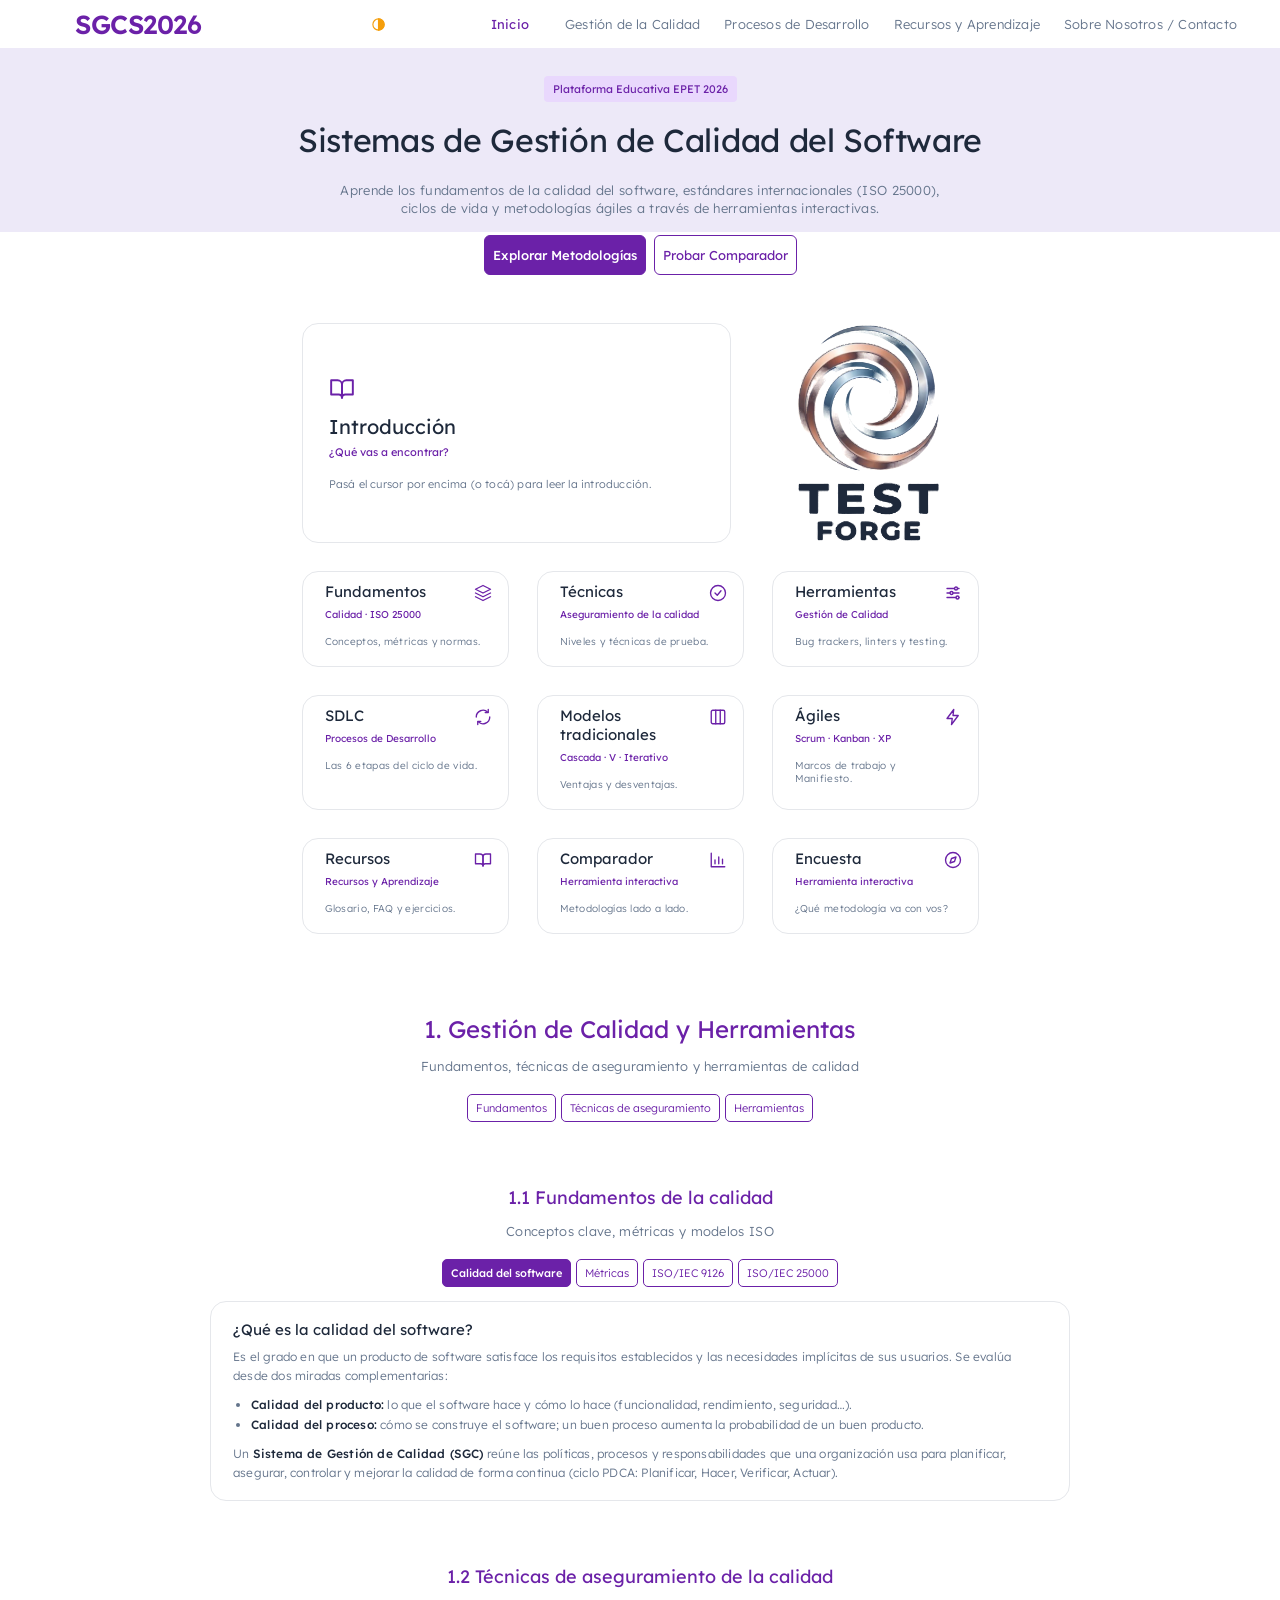
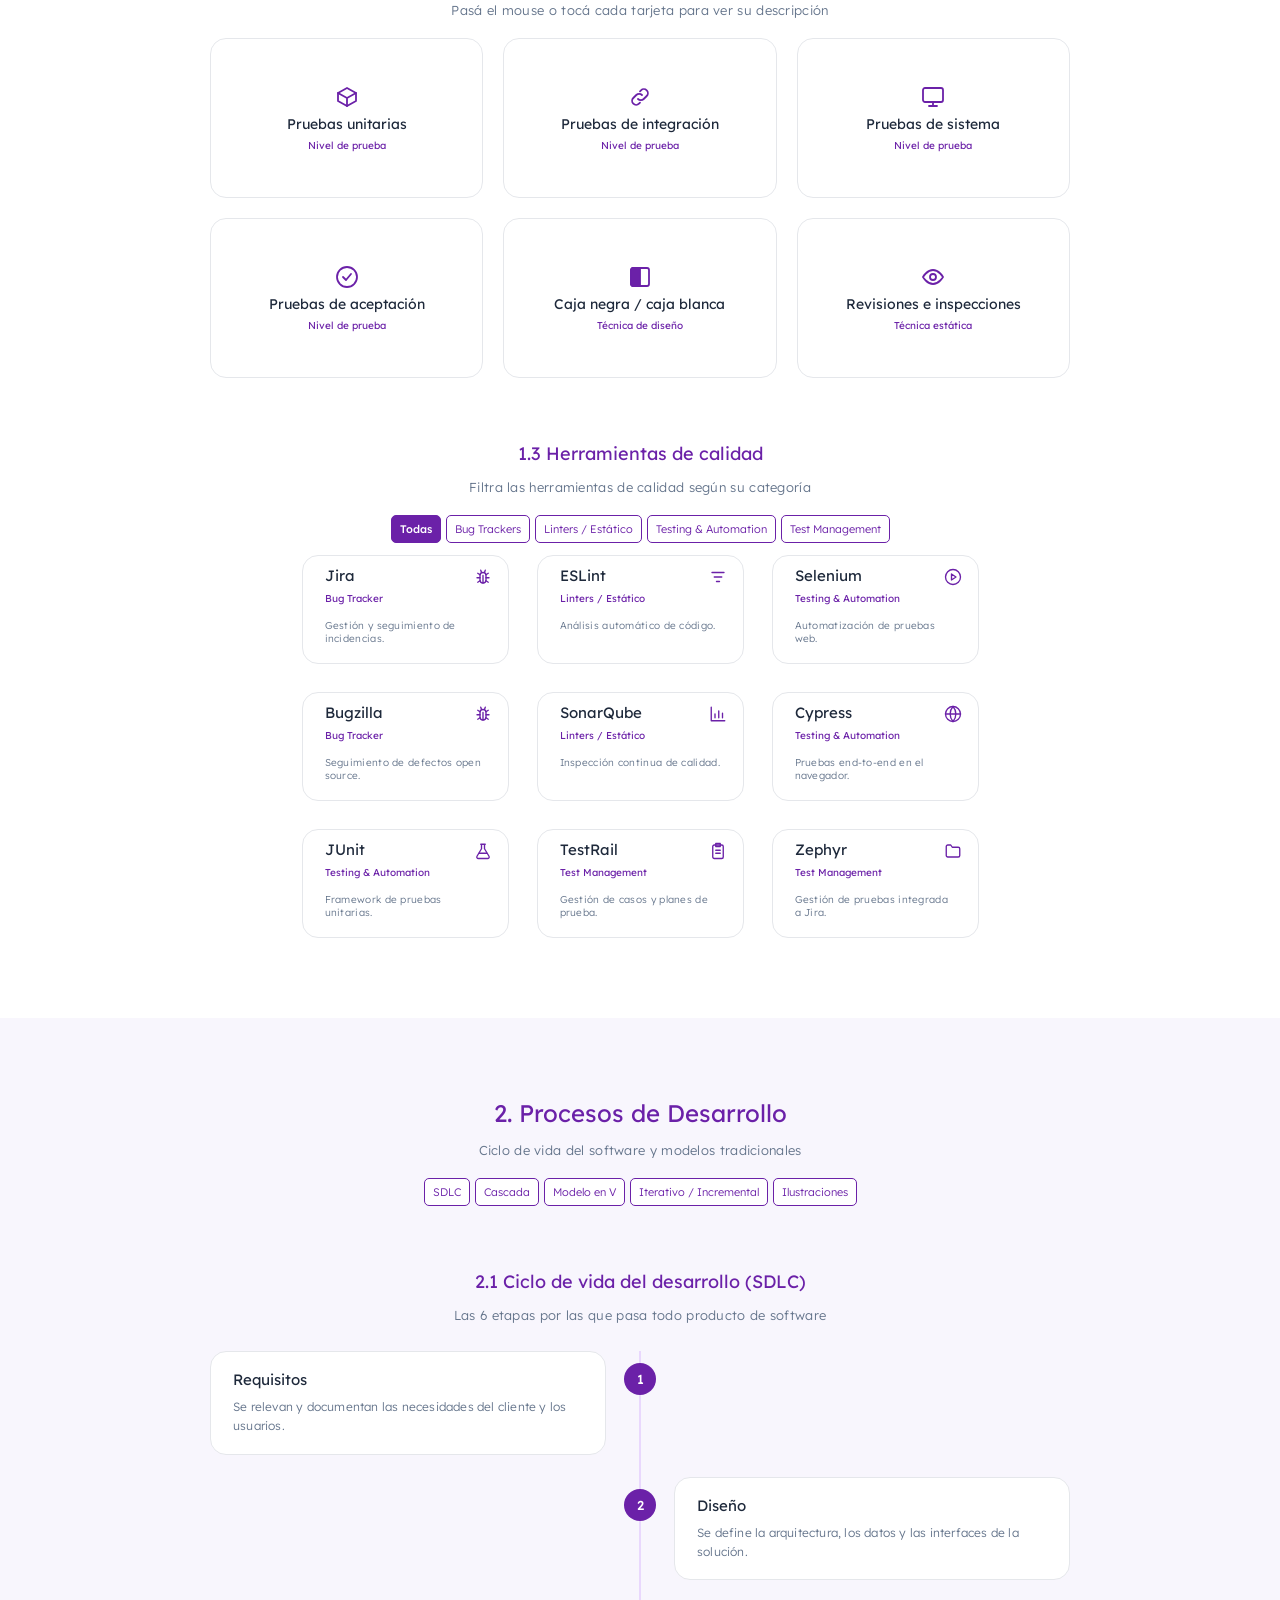
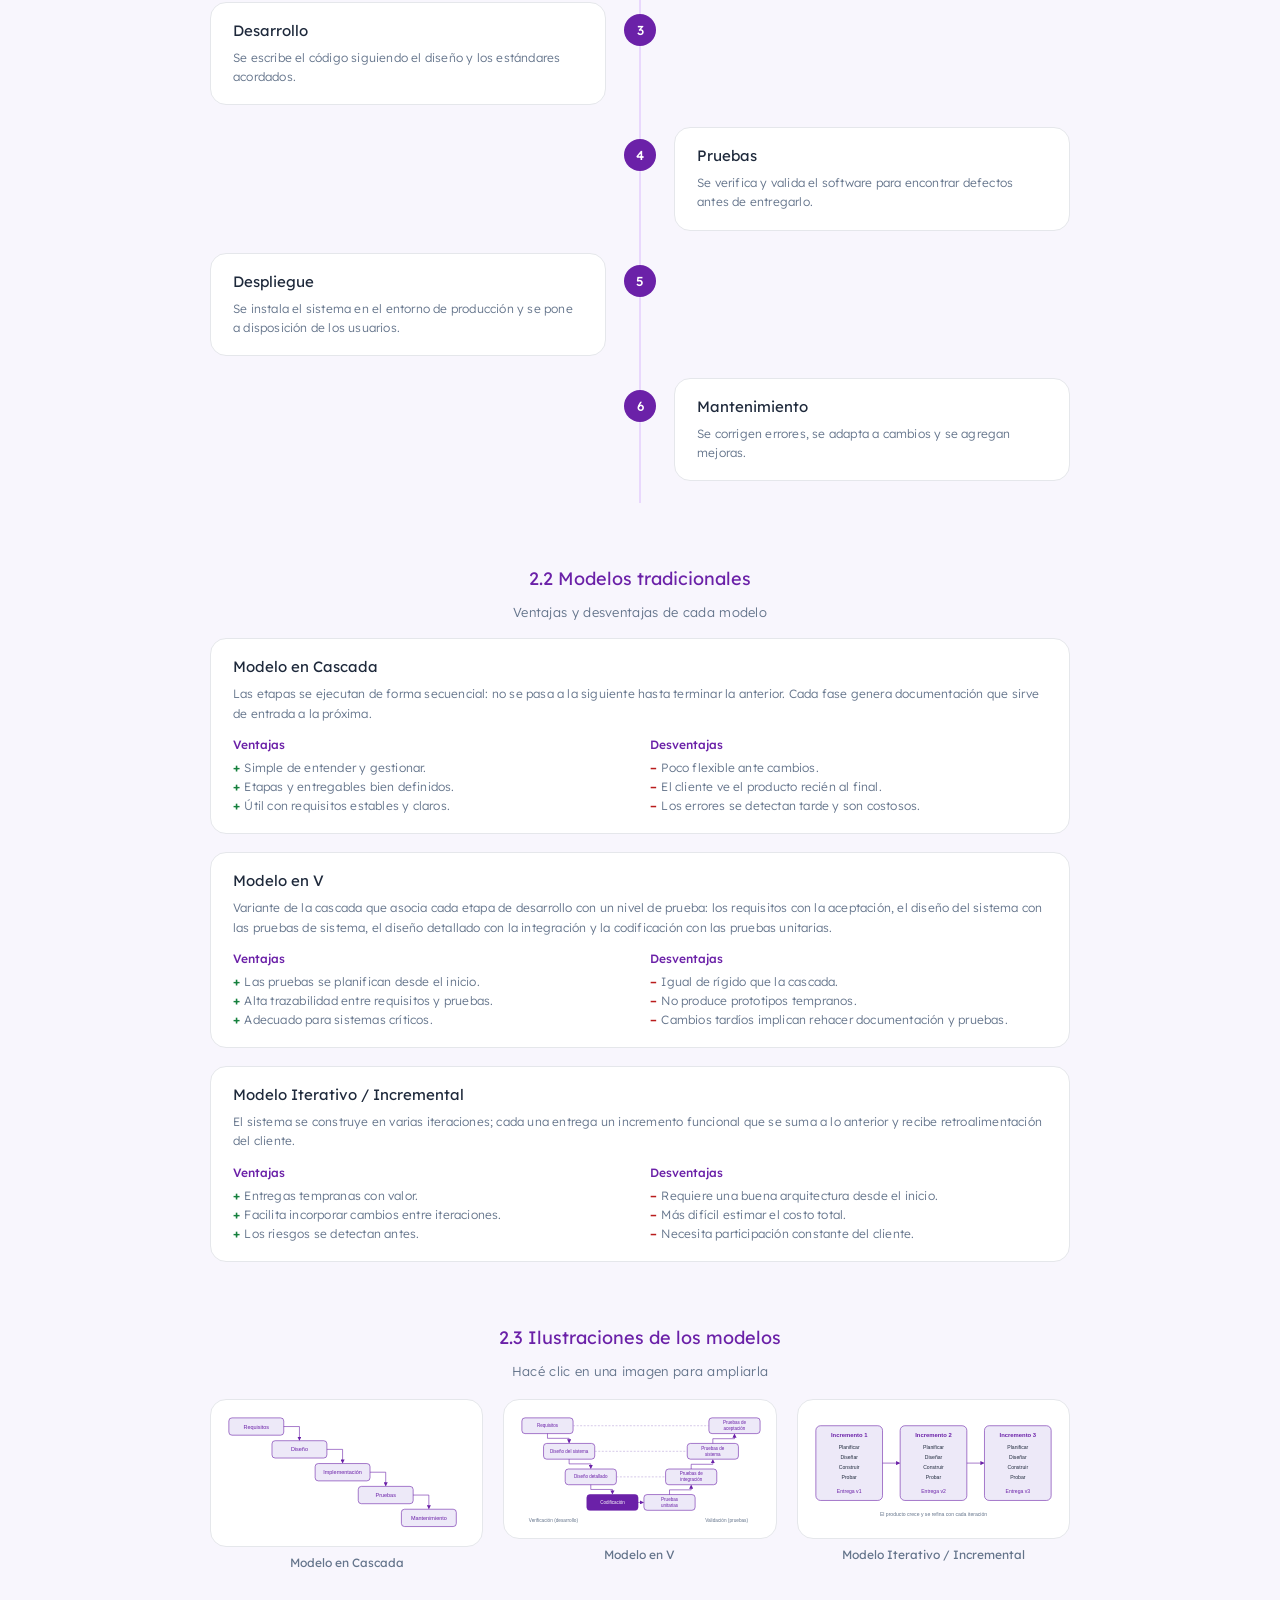
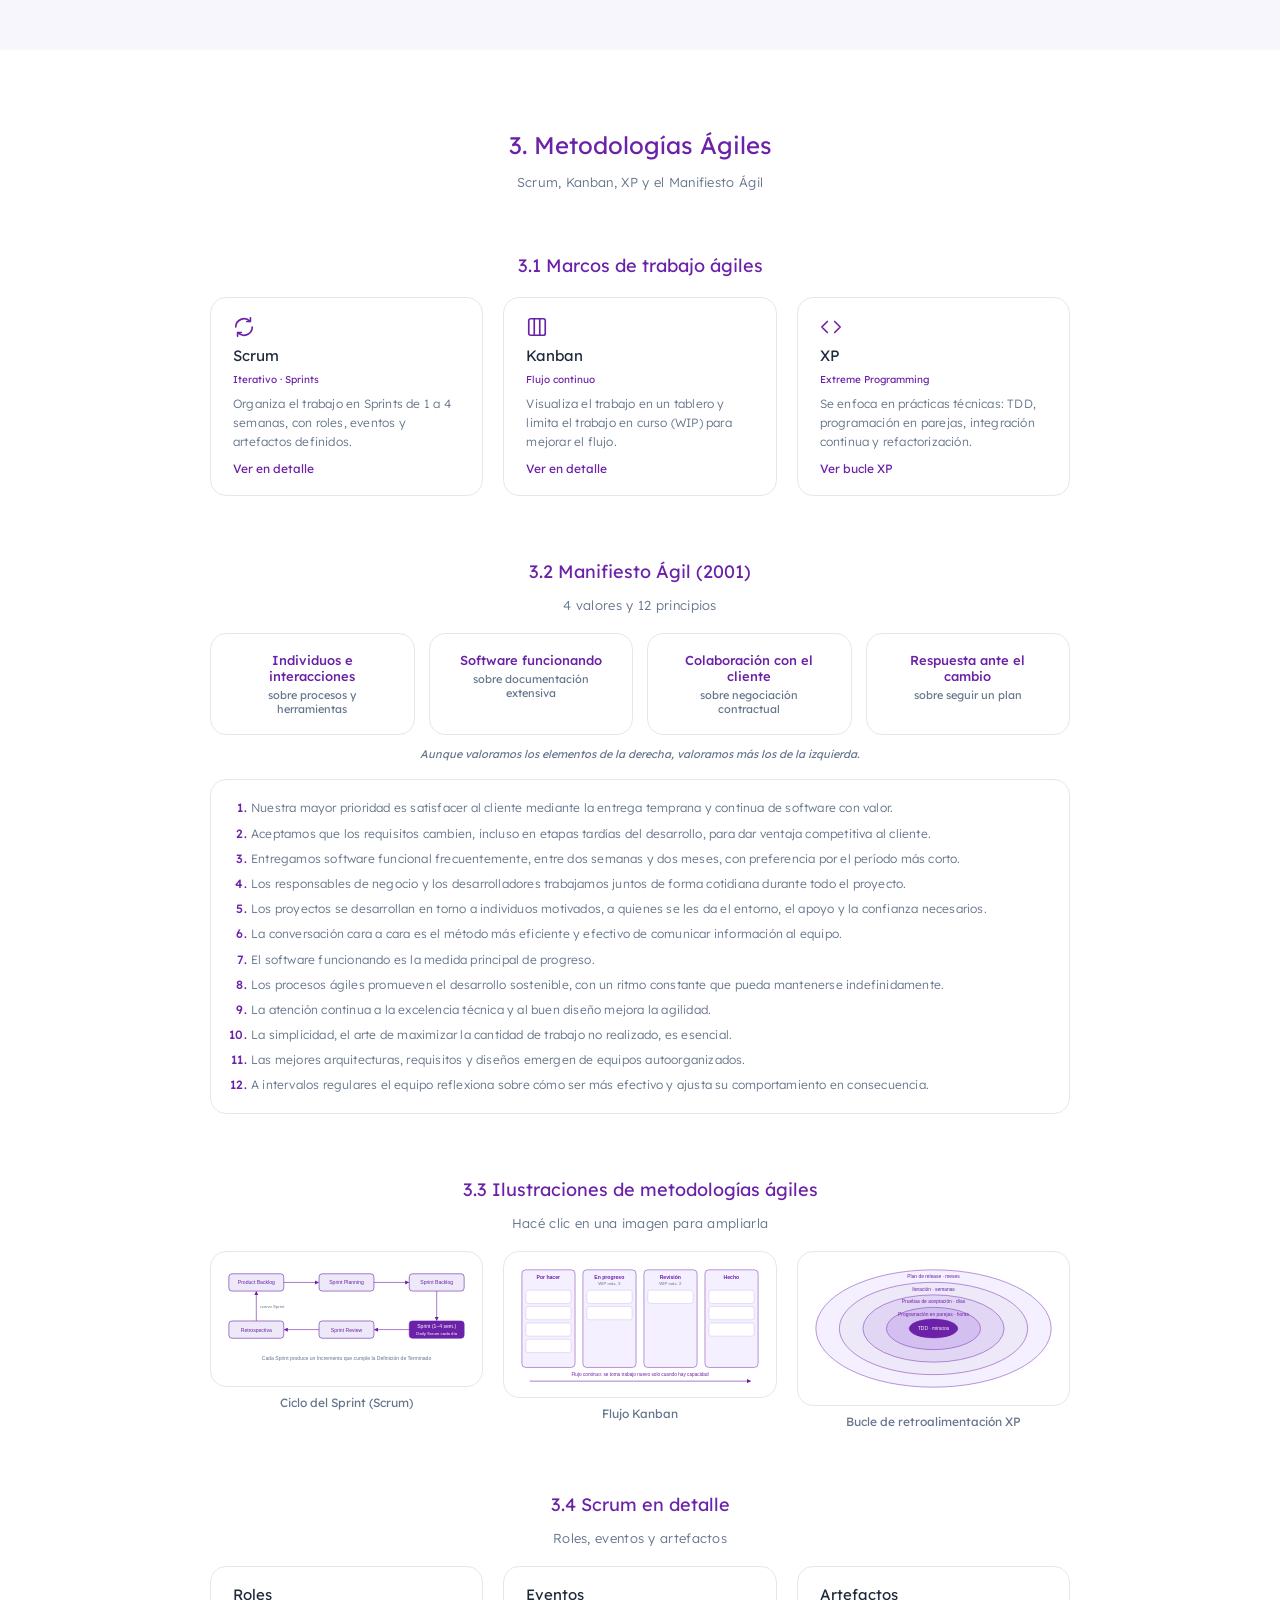
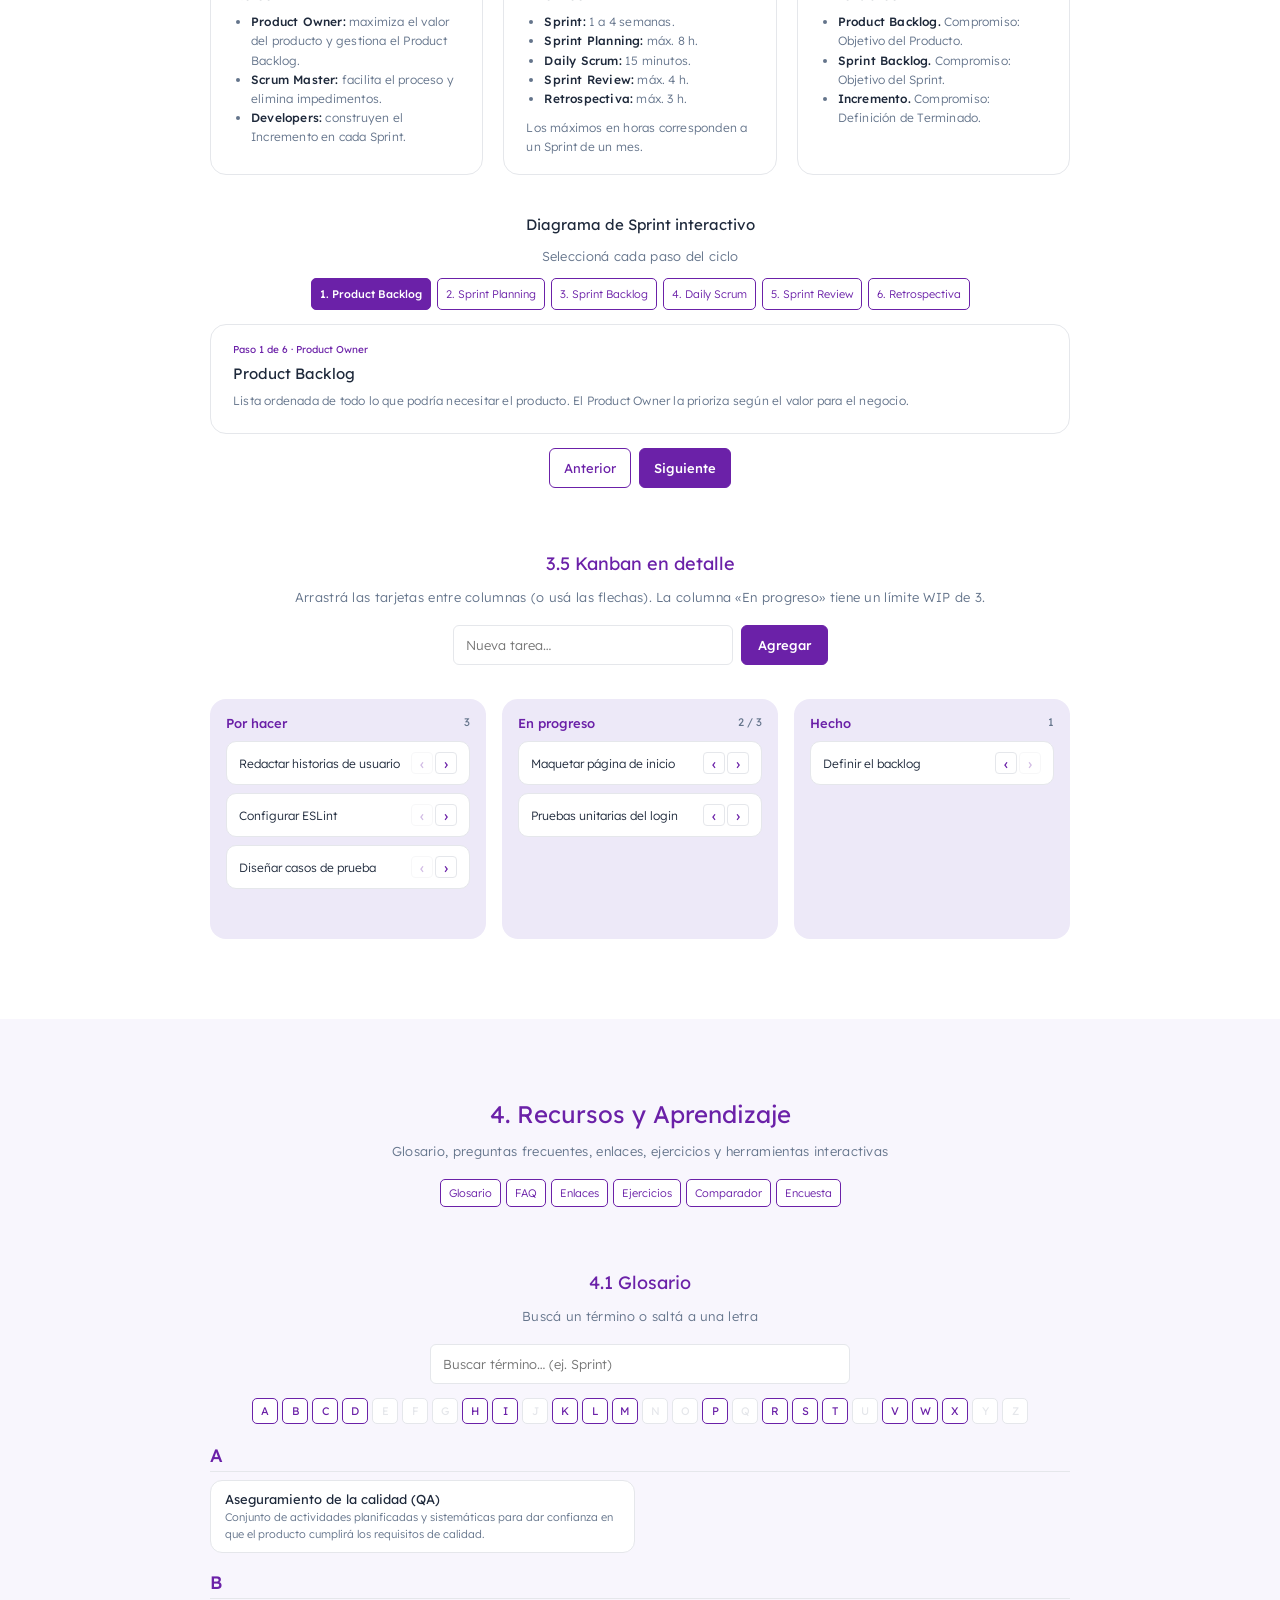
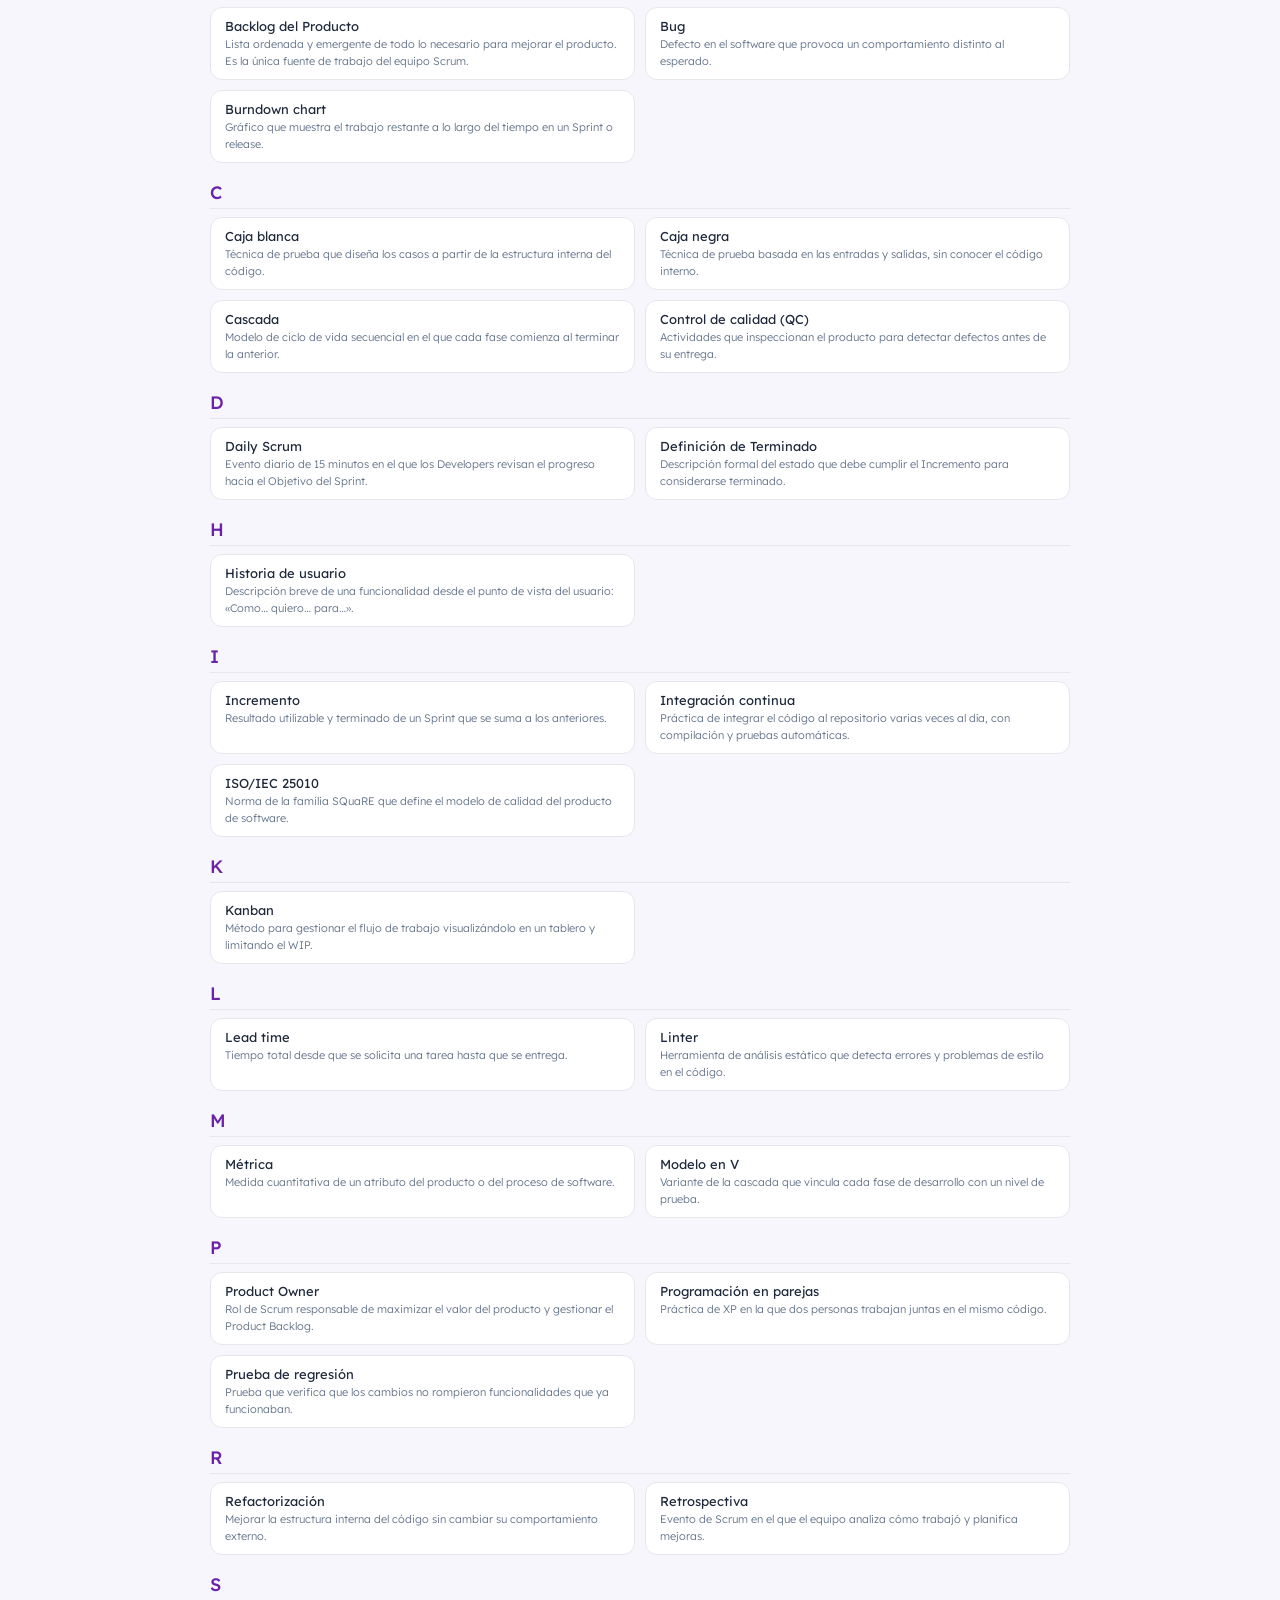
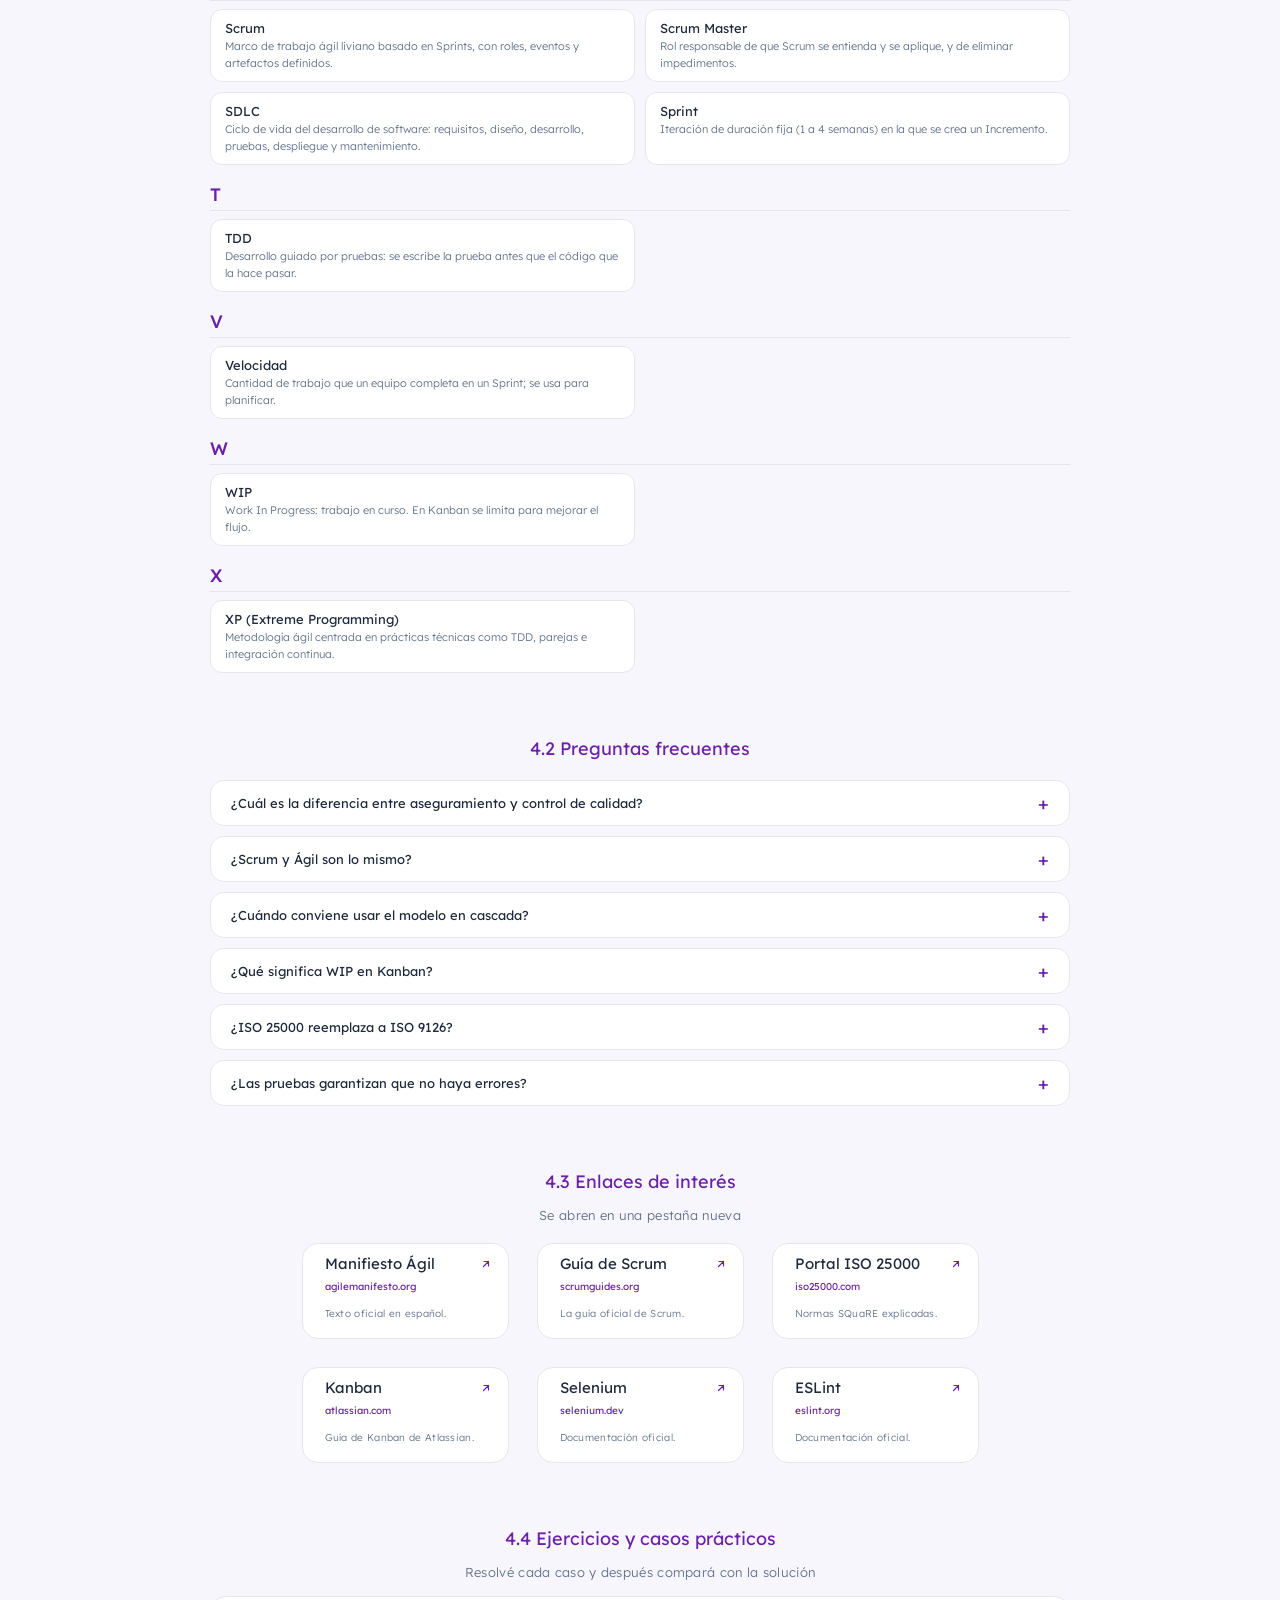
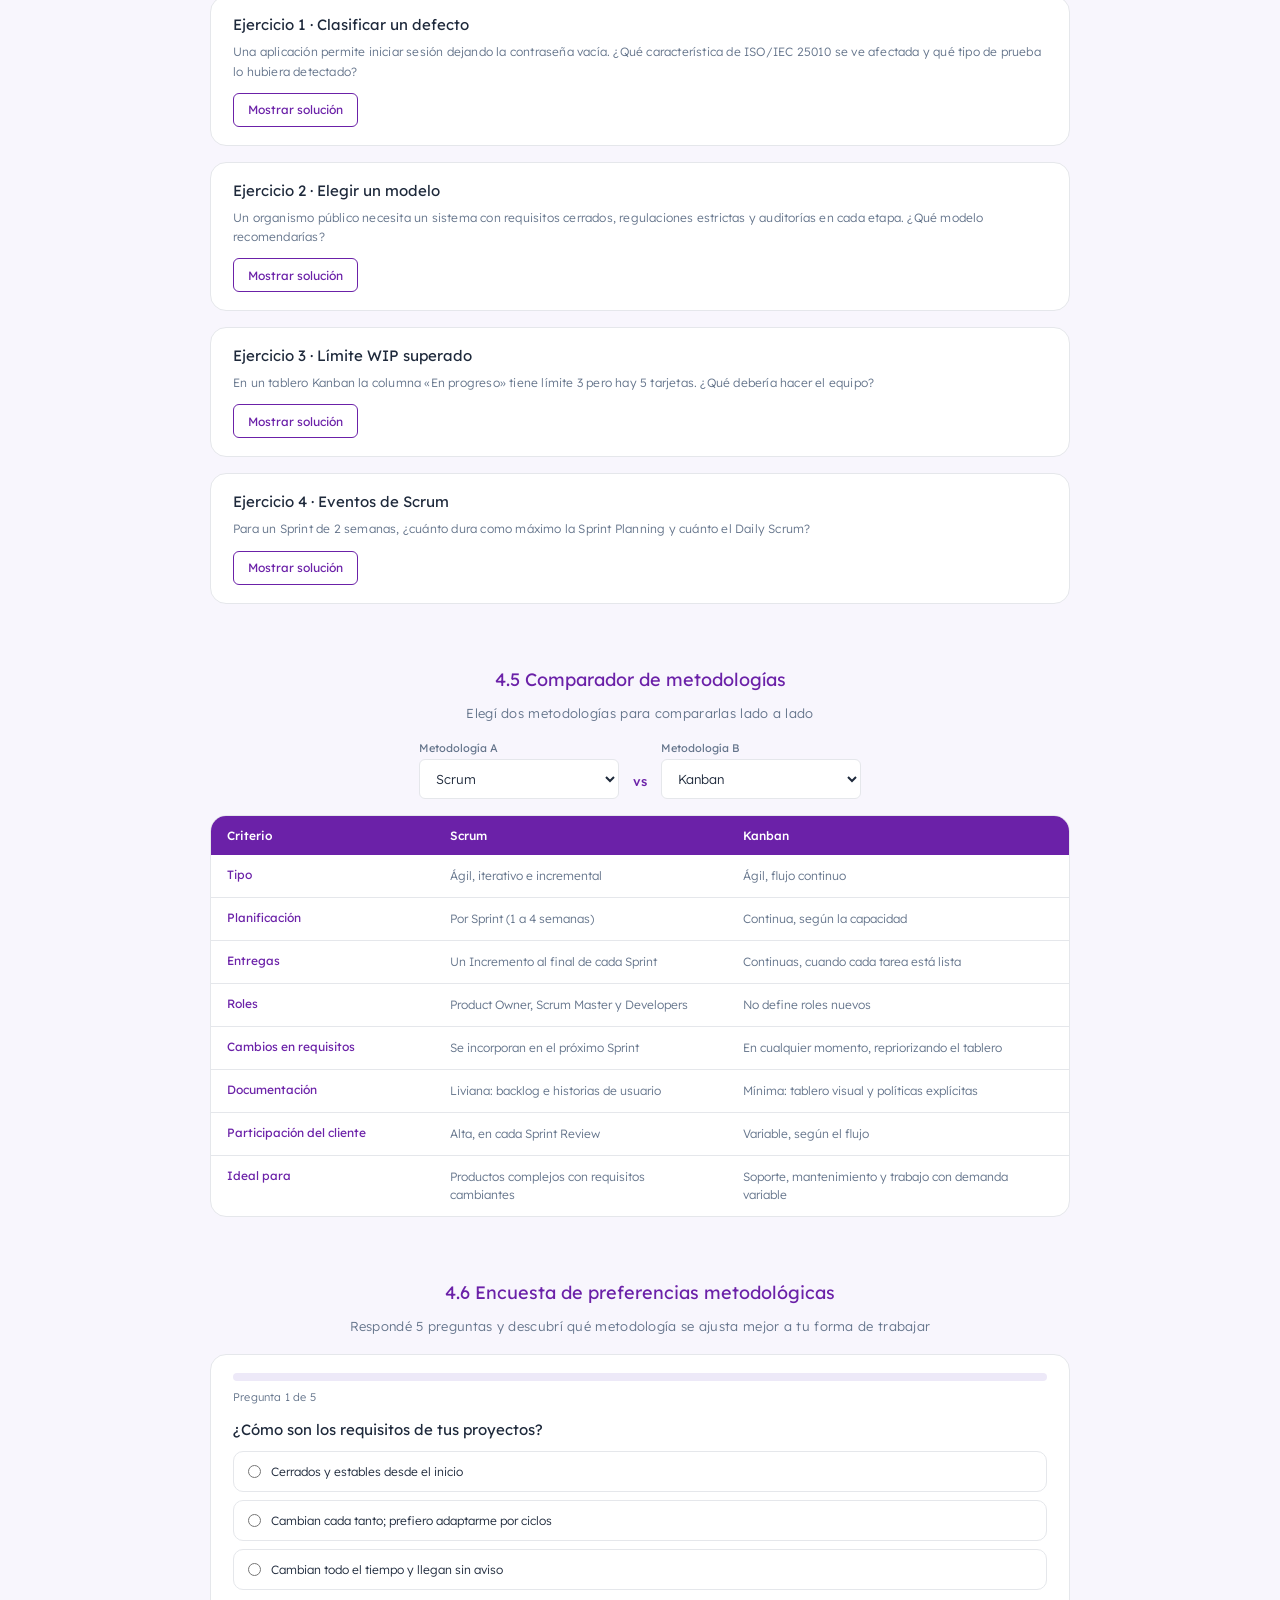
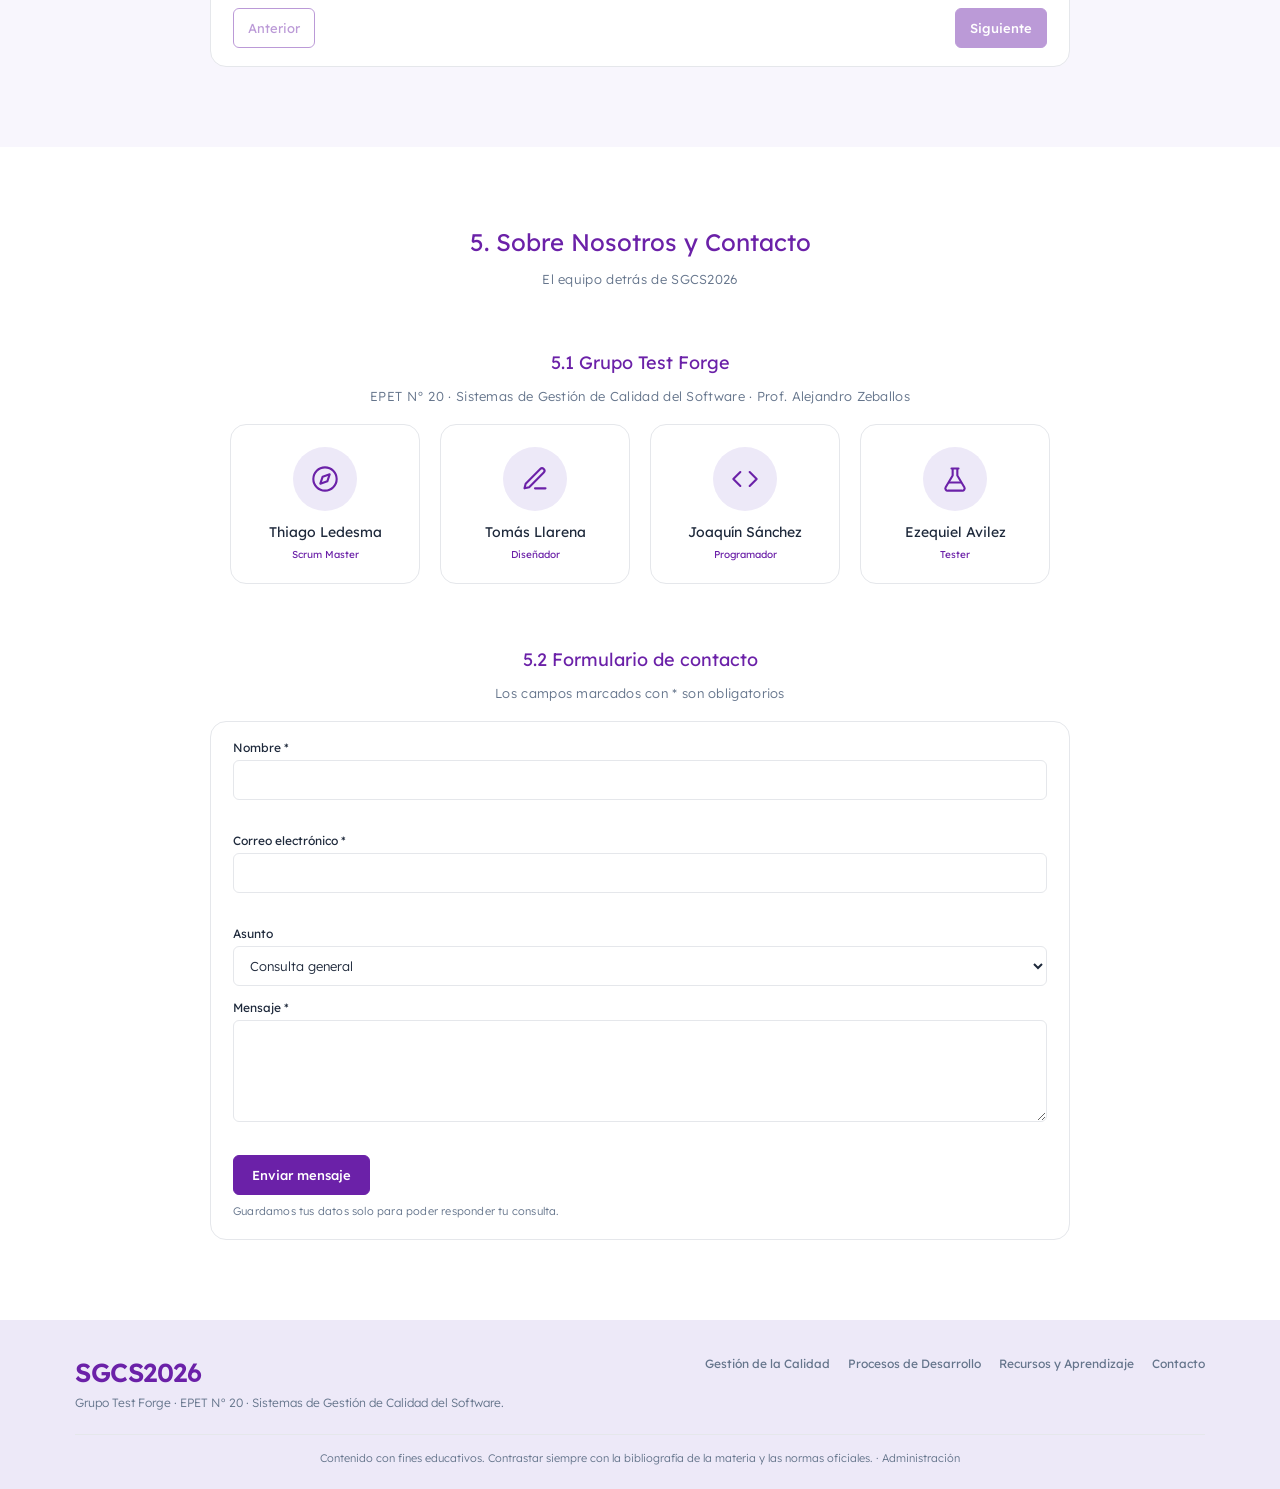
==== index.html @ 30b3e4a6 "subida de pagina para el testeo" ====
<!DOCTYPE html>
<html lang="es">
<head>
  <meta charset="UTF-8">
  <meta name="viewport" content="width=device-width, initial-scale=1.0">
  <meta name="description" content="Plataforma educativa EPET 2026 sobre Sistemas de Gestión de Calidad del Software: ISO 25000, SDLC, modelos tradicionales y metodologías ágiles.">
  <title>SGCS2026 | Sistemas de Gestión de Calidad del Software – EPET 2026</title>
  <link rel="preconnect" href="https://fonts.googleapis.com">
  <link href="https://fonts.googleapis.com/css2?family=Lexend:wght@300;400;500;600&display=swap" rel="stylesheet">
  <link rel="stylesheet" href="styles.css">
  <script>
    /* Aplica el tema guardado antes de pintar para evitar parpadeo */
    try {
      var t = localStorage.getItem('sgcs-theme');
      if (t) document.documentElement.setAttribute('data-theme', t);
    } catch (e) {}
  </script>
</head>
<body>

  <!-- Íconos SVG reutilizables -->
  <svg class="sprite" aria-hidden="true" focusable="false">
    <symbol id="i-layers" viewBox="0 0 24 24"><path d="M12 2 2 7l10 5 10-5z"/><path d="m2 17 10 5 10-5"/><path d="m2 12 10 5 10-5"/></symbol>
    <symbol id="i-sliders" viewBox="0 0 24 24"><path d="M4 6h10M18 6h2M4 12h4M12 12h8M4 18h12M20 18h0"/><circle cx="16" cy="6" r="2"/><circle cx="10" cy="12" r="2"/><circle cx="18" cy="18" r="2"/></symbol>
    <symbol id="i-cycle" viewBox="0 0 24 24"><path d="M21 12a9 9 0 0 1-15.5 6.2"/><path d="M3 12A9 9 0 0 1 18.5 5.8"/><path d="M19 2v4h-4"/><path d="M5 22v-4h4"/></symbol>
    <symbol id="i-zap" viewBox="0 0 24 24"><path d="M13 2 4 14h7l-1 8 9-12h-7z"/></symbol>
    <symbol id="i-book" viewBox="0 0 24 24"><path d="M2 4h6a4 4 0 0 1 4 4v12a3 3 0 0 0-3-3H2z"/><path d="M22 4h-6a4 4 0 0 0-4 4v12a3 3 0 0 1 3-3h7z"/></symbol>
    <symbol id="i-compass" viewBox="0 0 24 24"><circle cx="12" cy="12" r="10"/><path d="m16 8-2 6-6 2 2-6z"/></symbol>
    <symbol id="i-box" viewBox="0 0 24 24"><path d="M21 8 12 3 3 8v8l9 5 9-5z"/><path d="m3 8 9 5 9-5M12 13v8"/></symbol>
    <symbol id="i-link" viewBox="0 0 24 24"><path d="M10 14a4 4 0 0 0 5.7 0l3-3a4 4 0 0 0-5.7-5.7l-1 1"/><path d="M14 10a4 4 0 0 0-5.7 0l-3 3a4 4 0 0 0 5.7 5.7l1-1"/></symbol>
    <symbol id="i-monitor" viewBox="0 0 24 24"><rect x="2" y="3" width="20" height="14" rx="2"/><path d="M8 21h8M12 17v4"/></symbol>
    <symbol id="i-check" viewBox="0 0 24 24"><circle cx="12" cy="12" r="10"/><path d="m8 12 3 3 5-6"/></symbol>
    <symbol id="i-contrast" viewBox="0 0 24 24"><rect x="3" y="3" width="18" height="18" rx="2"/><path d="M3 5a2 2 0 0 1 2-2h7v18H5a2 2 0 0 1-2-2z" fill="currentColor"/></symbol>
    <symbol id="i-eye" viewBox="0 0 24 24"><path d="M2 12s4-7 10-7 10 7 10 7-4 7-10 7S2 12 2 12z"/><circle cx="12" cy="12" r="3"/></symbol>
    <symbol id="i-bug" viewBox="0 0 24 24"><rect x="8" y="6" width="8" height="14" rx="4"/><path d="M12 10v10M8 13H4M20 13h-4M8 17l-3 2M16 17l3 2M8 9 5 7M16 9l3-2M10 6 9 3M14 6l1-3"/></symbol>
    <symbol id="i-lines" viewBox="0 0 24 24"><path d="M4 6h16M7 12h10M10 18h4"/></symbol>
    <symbol id="i-play" viewBox="0 0 24 24"><circle cx="12" cy="12" r="10"/><path d="m10 8 6 4-6 4z"/></symbol>
    <symbol id="i-chart" viewBox="0 0 24 24"><path d="M3 3v18h18"/><path d="M8 17v-5M13 17V8M18 17v-6"/></symbol>
    <symbol id="i-globe" viewBox="0 0 24 24"><circle cx="12" cy="12" r="10"/><path d="M2 12h20M12 2a15 15 0 0 1 0 20M12 2a15 15 0 0 0 0 20"/></symbol>
    <symbol id="i-flask" viewBox="0 0 24 24"><path d="M9 3h6M10 3v6L4 19a2 2 0 0 0 2 3h12a2 2 0 0 0 2-3l-6-10V3"/><path d="M7 15h10"/></symbol>
    <symbol id="i-clipboard" viewBox="0 0 24 24"><rect x="5" y="4" width="14" height="18" rx="2"/><path d="M9 2h6v4H9zM9 11h6M9 15h6"/></symbol>
    <symbol id="i-folder" viewBox="0 0 24 24"><path d="M3 6a2 2 0 0 1 2-2h4l2 3h8a2 2 0 0 1 2 2v9a2 2 0 0 1-2 2H5a2 2 0 0 1-2-2z"/></symbol>
    <symbol id="i-columns" viewBox="0 0 24 24"><rect x="3" y="3" width="18" height="18" rx="2"/><path d="M9 3v18M15 3v18"/></symbol>
    <symbol id="i-code" viewBox="0 0 24 24"><path d="m8 6-6 6 6 6M16 6l6 6-6 6"/></symbol>
    <symbol id="i-search" viewBox="0 0 24 24"><circle cx="11" cy="11" r="7"/><path d="m21 21-5-5"/></symbol>
    <symbol id="i-pen" viewBox="0 0 24 24"><path d="M12 20h9"/><path d="M16.5 3.5a2.1 2.1 0 0 1 3 3L7 19l-4 1 1-4z"/></symbol>
    <symbol id="i-theme" viewBox="0 0 24 24"><circle cx="12" cy="12" r="9"/><path d="M12 3a9 9 0 0 1 0 18z" fill="currentColor"/></symbol>
    <symbol id="i-arrow-up" viewBox="0 0 24 24"><path d="M12 19V5M6 11l6-6 6 6"/></symbol>
    <symbol id="i-x" viewBox="0 0 24 24"><path d="M6 6l12 12M18 6 6 18"/></symbol>
  </svg>

  <a href="#contenido" class="skip-link">Saltar al contenido</a>

  <!-- ================= NAVBAR ================= -->
  <header class="navbar" id="navbar">
    <a href="#inicio" class="logo">SGCS2026</a>
    <button class="theme-toggle" id="themeToggle" aria-label="Cambiar entre tema claro y oscuro"><svg class="icon"><use href="#i-theme"/></svg></button>
    <button class="hamburger" id="hamburger" aria-label="Abrir menú" aria-expanded="false" aria-controls="menu">
      <span></span><span></span><span></span>
    </button>
    <nav class="menu" id="menu" aria-label="Navegación principal">
      <div class="menu-item">
        <a href="#inicio" class="active" data-spy="inicio">Inicio</a>
        <div class="submenu">
          <a href="#introduccion">Introducción</a>
          <a href="#accesos">Accesos rápidos</a>
        </div>
      </div>
      <div class="menu-item">
        <a href="#calidad" data-spy="calidad">Gestión de la Calidad</a>
        <div class="submenu">
          <a href="#fundamentos">Fundamentos</a>
          <a href="#tecnicas">Técnicas de aseguramiento</a>
          <a href="#herramientas">Herramientas de calidad</a>
        </div>
      </div>
      <div class="menu-item">
        <a href="#procesos" data-spy="procesos">Procesos de Desarrollo</a>
        <div class="submenu">
          <a href="#sdlc">Ciclo de vida (SDLC)</a>
          <a href="#modelos">Modelos tradicionales</a>
          <a href="#ilustraciones-tradicionales">Ilustraciones de los modelos</a>
          <a href="#agiles">Metodologías Ágiles</a>
          <a href="#manifiesto">Manifiesto Ágil</a>
          <a href="#ilustraciones-agiles">Ilustraciones ágiles</a>
          <a href="#scrum">Scrum en detalle</a>
          <a href="#kanban">Kanban en detalle</a>
        </div>
      </div>
      <div class="menu-item">
        <a href="#recursos" data-spy="recursos">Recursos y Aprendizaje</a>
        <div class="submenu">
          <a href="#glosario">Glosario</a>
          <a href="#faq">Preguntas frecuentes</a>
          <a href="#enlaces">Enlaces de interés</a>
          <a href="#ejercicios">Ejercicios</a>
          <a href="#comparador">Comparador</a>
          <a href="#encuesta">Encuesta</a>
        </div>
      </div>
      <div class="menu-item">
        <a href="#contacto" data-spy="contacto">Sobre Nosotros / Contacto</a>
        <div class="submenu">
          <a href="#nosotros">Grupo Test Forge</a>
          <a href="#formulario">Formulario de contacto</a>
        </div>
      </div>
    </nav>
  </header>

  <main id="contenido">

    <!-- ================= INICIO ================= -->
    <div id="inicio" data-section="inicio">
      <section class="hero">
        <span class="badge">Plataforma Educativa EPET 2026</span>
        <h1>Sistemas de Gestión de Calidad del Software</h1>
        <p>Aprende los fundamentos de la calidad del software, estándares internacionales (ISO 25000),<br> ciclos de vida y metodologías ágiles a través de herramientas interactivas.</p>
      </section>

      <div class="hero-buttons">
        <a href="#agiles" class="btn btn-primary">Explorar Metodologías</a>
        <a href="#comparador" class="btn btn-outline">Probar Comparador</a>
      </div>

      <!-- Introducción + logo de la empresa -->
      <section class="intro-row" id="introduccion" aria-labelledby="intro-title">
        <div class="intro-card" tabindex="0">
          <div class="intro-front">
            <span class="card-icon" aria-hidden="true"><svg class="icon"><use href="#i-book"/></svg></span>
            <h2 id="intro-title">Introducción</h2>
            <span class="tag">¿Qué vas a encontrar?</span>
            <p class="intro-hint">Pasá el cursor por encima (o tocá) para leer la introducción.</p>
          </div>
          <div class="intro-text">
            <p>SGCS2026 es la plataforma educativa de <strong>Test Forge</strong> para aprender cómo se asegura la calidad del software.</p>
            <p>Vas a recorrer los fundamentos y las normas ISO, las técnicas y herramientas de prueba, el ciclo de vida del desarrollo con sus modelos tradicionales y las metodologías ágiles: Scrum, Kanban y XP.</p>
          </div>
        </div>
        <div class="logo-wrap">
          <!-- Una versión por tema: el texto del logo es oscuro en el tema claro y blanco en el oscuro -->
          <img class="logo-img logo-light" src="images/logo-testforge-light.png" alt="Logo de Test Forge: espiral metálica en tonos cobre y azul con el texto TEST FORGE">
          <img class="logo-img logo-dark" src="images/logo-testforge-dark.png" alt="Logo de Test Forge: espiral metálica en tonos cobre y azul con el texto TEST FORGE">
        </div>
      </section>

      <section class="quick" id="accesos" aria-labelledby="quick-title">
        <h2 id="quick-title" class="visually-hidden">Accesos rápidos</h2>
        <div class="cards">
          <a class="card" href="#fundamentos">
            <span class="card-icon" aria-hidden="true"><svg class="icon"><use href="#i-layers"/></svg></span>
            <h3>Fundamentos</h3>
            <span class="tag">Calidad · ISO 25000</span>
            <p>Conceptos, métricas y normas.</p>
          </a>
          <a class="card" href="#tecnicas">
            <span class="card-icon" aria-hidden="true"><svg class="icon"><use href="#i-check"/></svg></span>
            <h3>Técnicas</h3>
            <span class="tag">Aseguramiento de la calidad</span>
            <p>Niveles y técnicas de prueba.</p>
          </a>
          <a class="card" href="#herramientas">
            <span class="card-icon" aria-hidden="true"><svg class="icon"><use href="#i-sliders"/></svg></span>
            <h3>Herramientas</h3>
            <span class="tag">Gestión de Calidad</span>
            <p>Bug trackers, linters y testing.</p>
          </a>
          <a class="card" href="#sdlc">
            <span class="card-icon" aria-hidden="true"><svg class="icon"><use href="#i-cycle"/></svg></span>
            <h3>SDLC</h3>
            <span class="tag">Procesos de Desarrollo</span>
            <p>Las 6 etapas del ciclo de vida.</p>
          </a>
          <a class="card" href="#modelos">
            <span class="card-icon" aria-hidden="true"><svg class="icon"><use href="#i-columns"/></svg></span>
            <h3>Modelos tradicionales</h3>
            <span class="tag">Cascada · V · Iterativo</span>
            <p>Ventajas y desventajas.</p>
          </a>
          <a class="card" href="#agiles">
            <span class="card-icon" aria-hidden="true"><svg class="icon"><use href="#i-zap"/></svg></span>
            <h3>Ágiles</h3>
            <span class="tag">Scrum · Kanban · XP</span>
            <p>Marcos de trabajo y Manifiesto.</p>
          </a>
          <a class="card" href="#glosario">
            <span class="card-icon" aria-hidden="true"><svg class="icon"><use href="#i-book"/></svg></span>
            <h3>Recursos</h3>
            <span class="tag">Recursos y Aprendizaje</span>
            <p>Glosario, FAQ y ejercicios.</p>
          </a>
          <a class="card" href="#comparador">
            <span class="card-icon" aria-hidden="true"><svg class="icon"><use href="#i-chart"/></svg></span>
            <h3>Comparador</h3>
            <span class="tag">Herramienta interactiva</span>
            <p>Metodologías lado a lado.</p>
          </a>
          <a class="card" href="#encuesta">
            <span class="card-icon" aria-hidden="true"><svg class="icon"><use href="#i-compass"/></svg></span>
            <h3>Encuesta</h3>
            <span class="tag">Herramienta interactiva</span>
            <p>¿Qué metodología va con vos?</p>
          </a>
        </div>
      </section>
    </div>

    <!-- ================= 1. GESTIÓN DE LA CALIDAD ================= -->
    <section class="section" id="calidad" data-section="calidad">
      <h2>1. Gestión de Calidad y Herramientas</h2>
      <p class="subtitle">Fundamentos, técnicas de aseguramiento y herramientas de calidad</p>

      <nav class="subnav" aria-label="Subsecciones de Gestión de la Calidad">
        <a href="#fundamentos" class="filter">Fundamentos</a>
        <a href="#tecnicas" class="filter">Técnicas de aseguramiento</a>
        <a href="#herramientas" class="filter">Herramientas</a>
      </nav>

      <!-- Fundamentos -->
      <div class="block wrap" id="fundamentos">
        <h3 class="sub-title">1.1 Fundamentos de la calidad</h3>
        <p class="subtitle">Conceptos clave, métricas y modelos ISO</p>

        <div class="tabs" data-tabs>
          <div class="tablist" role="tablist" aria-label="Fundamentos de la calidad">
            <button class="filter" role="tab" id="tab-cal" aria-controls="panel-cal" aria-selected="true">Calidad del software</button>
            <button class="filter" role="tab" id="tab-met" aria-controls="panel-met" aria-selected="false" tabindex="-1">Métricas</button>
            <button class="filter" role="tab" id="tab-9126" aria-controls="panel-9126" aria-selected="false" tabindex="-1">ISO/IEC 9126</button>
            <button class="filter" role="tab" id="tab-25000" aria-controls="panel-25000" aria-selected="false" tabindex="-1">ISO/IEC 25000</button>
          </div>

          <div class="panel box" role="tabpanel" id="panel-cal" aria-labelledby="tab-cal">
            <h4>¿Qué es la calidad del software?</h4>
            <p>Es el grado en que un producto de software satisface los requisitos establecidos y las necesidades implícitas de sus usuarios. Se evalúa desde dos miradas complementarias:</p>
            <ul>
              <li><strong>Calidad del producto:</strong> lo que el software hace y cómo lo hace (funcionalidad, rendimiento, seguridad…).</li>
              <li><strong>Calidad del proceso:</strong> cómo se construye el software; un buen proceso aumenta la probabilidad de un buen producto.</li>
            </ul>
            <p>Un <strong>Sistema de Gestión de Calidad (SGC)</strong> reúne las políticas, procesos y responsabilidades que una organización usa para planificar, asegurar, controlar y mejorar la calidad de forma continua (ciclo PDCA: Planificar, Hacer, Verificar, Actuar).</p>
          </div>

          <div class="panel box" role="tabpanel" id="panel-met" aria-labelledby="tab-met" hidden>
            <h4>Métricas de calidad</h4>
            <p>Una métrica es una medida cuantitativa de un atributo del software o del proceso. Permiten tomar decisiones basadas en datos.</p>
            <ul>
              <li><strong>Densidad de defectos:</strong> defectos encontrados / tamaño (por ejemplo, por cada 1000 líneas de código).</li>
              <li><strong>Cobertura de pruebas:</strong> porcentaje del código ejecutado por las pruebas automatizadas.</li>
              <li><strong>Complejidad ciclomática:</strong> cantidad de caminos independientes de un módulo; valores altos dificultan el mantenimiento.</li>
              <li><strong>MTBF:</strong> tiempo medio entre fallos, indicador de fiabilidad.</li>
              <li><strong>Velocidad del equipo:</strong> trabajo completado por iteración (métrica de proceso en Scrum).</li>
            </ul>
          </div>

          <div class="panel box" role="tabpanel" id="panel-9126" aria-labelledby="tab-9126" hidden>
            <h4>ISO/IEC 9126</h4>
            <p>Norma internacional (publicada en 1991 y revisada en 2001) que definía un modelo de calidad del producto con <strong>6 características</strong>:</p>
            <ol class="cols-2">
              <li>Funcionalidad</li>
              <li>Fiabilidad</li>
              <li>Usabilidad</li>
              <li>Eficiencia</li>
              <li>Mantenibilidad</li>
              <li>Portabilidad</li>
            </ol>
            <p>Fue reemplazada por la familia ISO/IEC 25000 (SQuaRE).</p>
          </div>

          <div class="panel box" role="tabpanel" id="panel-25000" aria-labelledby="tab-25000" hidden>
            <h4>ISO/IEC 25000 – SQuaRE</h4>
            <p>Familia de normas <em>Systems and software Quality Requirements and Evaluation</em>. Su modelo de calidad del producto (ISO/IEC 25010) define <strong>8 características</strong>:</p>
            <ol class="cols-2">
              <li>Adecuación funcional</li>
              <li>Eficiencia de desempeño</li>
              <li>Compatibilidad</li>
              <li>Usabilidad</li>
              <li>Fiabilidad</li>
              <li>Seguridad</li>
              <li>Mantenibilidad</li>
              <li>Portabilidad</li>
            </ol>
            <p>Respecto de ISO 9126 incorpora <strong>Seguridad</strong> y <strong>Compatibilidad</strong> como características propias. La revisión de 2023 de ISO/IEC 25010 agregó además la <strong>Protección</strong> (<em>safety</em>) y renombró algunas características.</p>
          </div>
        </div>
      </div>

      <!-- Técnicas -->
      <div class="block wrap" id="tecnicas">
        <h3 class="sub-title">1.2 Técnicas de aseguramiento de la calidad</h3>
        <p class="subtitle">Pasá el mouse o tocá cada tarjeta para ver su descripción</p>

        <div class="grid-3">
          <button class="flip" aria-pressed="false">
            <span class="flip-inner">
              <span class="face front"><span class="card-icon" aria-hidden="true"><svg class="icon"><use href="#i-box"/></svg></span><strong>Pruebas unitarias</strong><small>Nivel de prueba</small></span>
              <span class="face back">Verifican la unidad más pequeña de código (función, método o clase) de forma aislada. Suelen ser automáticas.</span>
            </span>
          </button>
          <button class="flip" aria-pressed="false">
            <span class="flip-inner">
              <span class="face front"><span class="card-icon" aria-hidden="true"><svg class="icon"><use href="#i-link"/></svg></span><strong>Pruebas de integración</strong><small>Nivel de prueba</small></span>
              <span class="face back">Comprueban que varios módulos funcionan bien juntos y que las interfaces entre ellos son correctas.</span>
            </span>
          </button>
          <button class="flip" aria-pressed="false">
            <span class="flip-inner">
              <span class="face front"><span class="card-icon" aria-hidden="true"><svg class="icon"><use href="#i-monitor"/></svg></span><strong>Pruebas de sistema</strong><small>Nivel de prueba</small></span>
              <span class="face back">Evalúan el sistema completo contra los requisitos funcionales y no funcionales (rendimiento, seguridad…).</span>
            </span>
          </button>
          <button class="flip" aria-pressed="false">
            <span class="flip-inner">
              <span class="face front"><span class="card-icon" aria-hidden="true"><svg class="icon"><use href="#i-check"/></svg></span><strong>Pruebas de aceptación</strong><small>Nivel de prueba</small></span>
              <span class="face back">El cliente o usuario valida que el software cumple sus necesidades antes de aceptarlo.</span>
            </span>
          </button>
          <button class="flip" aria-pressed="false">
            <span class="flip-inner">
              <span class="face front"><span class="card-icon" aria-hidden="true"><svg class="icon"><use href="#i-contrast"/></svg></span><strong>Caja negra / caja blanca</strong><small>Técnica de diseño</small></span>
              <span class="face back">Caja negra: se prueba por entradas y salidas sin ver el código. Caja blanca: se diseñan casos a partir de la estructura interna.</span>
            </span>
          </button>
          <button class="flip" aria-pressed="false">
            <span class="flip-inner">
              <span class="face front"><span class="card-icon" aria-hidden="true"><svg class="icon"><use href="#i-eye"/></svg></span><strong>Revisiones e inspecciones</strong><small>Técnica estática</small></span>
              <span class="face back">Análisis del código o documentos sin ejecutarlos (revisión de pares, inspecciones formales, análisis estático).</span>
            </span>
          </button>
        </div>
      </div>

      <!-- Herramientas -->
      <div class="block" id="herramientas">
        <h3 class="sub-title">1.3 Herramientas de calidad</h3>
        <p class="subtitle">Filtra las herramientas de calidad según su categoría</p>

        <div class="filters" role="group" aria-label="Filtrar herramientas">
          <button class="filter active" data-filter="all" aria-pressed="true">Todas</button>
          <button class="filter" data-filter="bug" aria-pressed="false">Bug Trackers</button>
          <button class="filter" data-filter="lint" aria-pressed="false">Linters / Estático</button>
          <button class="filter" data-filter="test" aria-pressed="false">Testing &amp; Automation</button>
          <button class="filter" data-filter="tm" aria-pressed="false">Test Management</button>
        </div>

        <div class="cards" id="toolCards">
          <article class="card" data-cat="bug">
            <span class="card-icon" aria-hidden="true"><svg class="icon"><use href="#i-bug"/></svg></span>
            <h4>Jira</h4>
            <span class="tag">Bug Tracker</span>
            <p>Gestión y seguimiento de incidencias.</p>
          </article>
          <article class="card" data-cat="lint">
            <span class="card-icon" aria-hidden="true"><svg class="icon"><use href="#i-lines"/></svg></span>
            <h4>ESLint</h4>
            <span class="tag">Linters / Estático</span>
            <p>Análisis automático de código.</p>
          </article>
          <article class="card" data-cat="test">
            <span class="card-icon" aria-hidden="true"><svg class="icon"><use href="#i-play"/></svg></span>
            <h4>Selenium</h4>
            <span class="tag">Testing &amp; Automation</span>
            <p>Automatización de pruebas web.</p>
          </article>
          <article class="card" data-cat="bug">
            <span class="card-icon" aria-hidden="true"><svg class="icon"><use href="#i-bug"/></svg></span>
            <h4>Bugzilla</h4>
            <span class="tag">Bug Tracker</span>
            <p>Seguimiento de defectos open source.</p>
          </article>
          <article class="card" data-cat="lint">
            <span class="card-icon" aria-hidden="true"><svg class="icon"><use href="#i-chart"/></svg></span>
            <h4>SonarQube</h4>
            <span class="tag">Linters / Estático</span>
            <p>Inspección continua de calidad.</p>
          </article>
          <article class="card" data-cat="test">
            <span class="card-icon" aria-hidden="true"><svg class="icon"><use href="#i-globe"/></svg></span>
            <h4>Cypress</h4>
            <span class="tag">Testing &amp; Automation</span>
            <p>Pruebas end-to-end en el navegador.</p>
          </article>
          <article class="card" data-cat="test">
            <span class="card-icon" aria-hidden="true"><svg class="icon"><use href="#i-flask"/></svg></span>
            <h4>JUnit</h4>
            <span class="tag">Testing &amp; Automation</span>
            <p>Framework de pruebas unitarias.</p>
          </article>
          <article class="card" data-cat="tm">
            <span class="card-icon" aria-hidden="true"><svg class="icon"><use href="#i-clipboard"/></svg></span>
            <h4>TestRail</h4>
            <span class="tag">Test Management</span>
            <p>Gestión de casos y planes de prueba.</p>
          </article>
          <article class="card" data-cat="tm">
            <span class="card-icon" aria-hidden="true"><svg class="icon"><use href="#i-folder"/></svg></span>
            <h4>Zephyr</h4>
            <span class="tag">Test Management</span>
            <p>Gestión de pruebas integrada a Jira.</p>
          </article>
        </div>
      </div>
    </section>

    <!-- ================= 2. PROCESOS DE DESARROLLO ================= -->
    <section class="section soft" id="procesos" data-section="procesos">
      <h2>2. Procesos de Desarrollo</h2>
      <p class="subtitle">Ciclo de vida del software y modelos tradicionales</p>

      <nav class="subnav" aria-label="Subsecciones de Procesos de Desarrollo">
        <a href="#sdlc" class="filter">SDLC</a>
        <a href="#cascada" class="filter">Cascada</a>
        <a href="#modelo-v" class="filter">Modelo en V</a>
        <a href="#iterativo" class="filter">Iterativo / Incremental</a>
        <a href="#ilustraciones-tradicionales" class="filter">Ilustraciones</a>
      </nav>

      <!-- SDLC -->
      <div class="block wrap" id="sdlc">
        <h3 class="sub-title">2.1 Ciclo de vida del desarrollo (SDLC)</h3>
        <p class="subtitle">Las 6 etapas por las que pasa todo producto de software</p>

        <ol class="timeline">
          <li><span class="step-num">1</span><div class="box"><h4>Requisitos</h4><p>Se relevan y documentan las necesidades del cliente y los usuarios.</p></div></li>
          <li><span class="step-num">2</span><div class="box"><h4>Diseño</h4><p>Se define la arquitectura, los datos y las interfaces de la solución.</p></div></li>
          <li><span class="step-num">3</span><div class="box"><h4>Desarrollo</h4><p>Se escribe el código siguiendo el diseño y los estándares acordados.</p></div></li>
          <li><span class="step-num">4</span><div class="box"><h4>Pruebas</h4><p>Se verifica y valida el software para encontrar defectos antes de entregarlo.</p></div></li>
          <li><span class="step-num">5</span><div class="box"><h4>Despliegue</h4><p>Se instala el sistema en el entorno de producción y se pone a disposición de los usuarios.</p></div></li>
          <li><span class="step-num">6</span><div class="box"><h4>Mantenimiento</h4><p>Se corrigen errores, se adapta a cambios y se agregan mejoras.</p></div></li>
        </ol>
      </div>

      <!-- Modelos tradicionales -->
      <div class="block wrap" id="modelos">
        <h3 class="sub-title">2.2 Modelos tradicionales</h3>
        <p class="subtitle">Ventajas y desventajas de cada modelo</p>

        <article class="box model" id="cascada">
          <h4>Modelo en Cascada</h4>
          <p>Las etapas se ejecutan de forma secuencial: no se pasa a la siguiente hasta terminar la anterior. Cada fase genera documentación que sirve de entrada a la próxima.</p>
          <div class="pros-cons">
            <div><h5>Ventajas</h5><ul class="pros"><li>Simple de entender y gestionar.</li><li>Etapas y entregables bien definidos.</li><li>Útil con requisitos estables y claros.</li></ul></div>
            <div><h5>Desventajas</h5><ul class="cons"><li>Poco flexible ante cambios.</li><li>El cliente ve el producto recién al final.</li><li>Los errores se detectan tarde y son costosos.</li></ul></div>
          </div>
        </article>

        <article class="box model" id="modelo-v">
          <h4>Modelo en V</h4>
          <p>Variante de la cascada que asocia cada etapa de desarrollo con un nivel de prueba: los requisitos con la aceptación, el diseño del sistema con las pruebas de sistema, el diseño detallado con la integración y la codificación con las pruebas unitarias.</p>
          <div class="pros-cons">
            <div><h5>Ventajas</h5><ul class="pros"><li>Las pruebas se planifican desde el inicio.</li><li>Alta trazabilidad entre requisitos y pruebas.</li><li>Adecuado para sistemas críticos.</li></ul></div>
            <div><h5>Desventajas</h5><ul class="cons"><li>Igual de rígido que la cascada.</li><li>No produce prototipos tempranos.</li><li>Cambios tardíos implican rehacer documentación y pruebas.</li></ul></div>
          </div>
        </article>

        <article class="box model" id="iterativo">
          <h4>Modelo Iterativo / Incremental</h4>
          <p>El sistema se construye en varias iteraciones; cada una entrega un incremento funcional que se suma a lo anterior y recibe retroalimentación del cliente.</p>
          <div class="pros-cons">
            <div><h5>Ventajas</h5><ul class="pros"><li>Entregas tempranas con valor.</li><li>Facilita incorporar cambios entre iteraciones.</li><li>Los riesgos se detectan antes.</li></ul></div>
            <div><h5>Desventajas</h5><ul class="cons"><li>Requiere una buena arquitectura desde el inicio.</li><li>Más difícil estimar el costo total.</li><li>Necesita participación constante del cliente.</li></ul></div>
          </div>
        </article>
      </div>

      <!-- Ilustraciones -->
      <div class="block wrap" id="ilustraciones-tradicionales">
        <h3 class="sub-title">2.3 Ilustraciones de los modelos</h3>
        <p class="subtitle">Hacé clic en una imagen para ampliarla</p>

        <div class="gallery">
          <figure>
            <button class="zoom" data-lightbox><img src="images/cascada.svg" alt="Diagrama del modelo en cascada: Requisitos, Diseño, Implementación, Pruebas y Mantenimiento en forma de escalera descendente" loading="lazy"></button>
            <figcaption>Modelo en Cascada</figcaption>
          </figure>
          <figure>
            <button class="zoom" data-lightbox><img src="images/modelo-v.svg" alt="Diagrama del modelo en V: a la izquierda las fases de desarrollo descendentes y a la derecha los niveles de prueba ascendentes, unidos por líneas punteadas" loading="lazy"></button>
            <figcaption>Modelo en V</figcaption>
          </figure>
          <figure>
            <button class="zoom" data-lightbox><img src="images/iterativo.svg" alt="Diagrama del modelo iterativo incremental: tres incrementos que repiten planificar, diseñar, construir y probar, cada uno con su entrega" loading="lazy"></button>
            <figcaption>Modelo Iterativo / Incremental</figcaption>
          </figure>
        </div>
      </div>
    </section>

    <!-- ================= 3. METODOLOGÍAS ÁGILES ================= -->
    <section class="section" id="agiles" data-section="procesos">
      <h2>3. Metodologías Ágiles</h2>
      <p class="subtitle">Scrum, Kanban, XP y el Manifiesto Ágil</p>

      <div class="block wrap" id="marcos">
        <h3 class="sub-title">3.1 Marcos de trabajo ágiles</h3>
        <div class="grid-3">
          <article class="box">
            <span class="card-icon" aria-hidden="true"><svg class="icon"><use href="#i-cycle"/></svg></span>
            <h4>Scrum</h4>
            <span class="tag">Iterativo · Sprints</span>
            <p>Organiza el trabajo en Sprints de 1 a 4 semanas, con roles, eventos y artefactos definidos.</p>
            <a href="#scrum" class="more">Ver en detalle</a>
          </article>
          <article class="box">
            <span class="card-icon" aria-hidden="true"><svg class="icon"><use href="#i-columns"/></svg></span>
            <h4>Kanban</h4>
            <span class="tag">Flujo continuo</span>
            <p>Visualiza el trabajo en un tablero y limita el trabajo en curso (WIP) para mejorar el flujo.</p>
            <a href="#kanban" class="more">Ver en detalle</a>
          </article>
          <article class="box">
            <span class="card-icon" aria-hidden="true"><svg class="icon"><use href="#i-code"/></svg></span>
            <h4>XP</h4>
            <span class="tag">Extreme Programming</span>
            <p>Se enfoca en prácticas técnicas: TDD, programación en parejas, integración continua y refactorización.</p>
            <a href="#ilustraciones-agiles" class="more">Ver bucle XP</a>
          </article>
        </div>
      </div>

      <div class="block wrap" id="manifiesto">
        <h3 class="sub-title">3.2 Manifiesto Ágil (2001)</h3>
        <p class="subtitle">4 valores y 12 principios</p>

        <div class="values">
          <div class="box value"><strong>Individuos e interacciones</strong><span>sobre procesos y herramientas</span></div>
          <div class="box value"><strong>Software funcionando</strong><span>sobre documentación extensiva</span></div>
          <div class="box value"><strong>Colaboración con el cliente</strong><span>sobre negociación contractual</span></div>
          <div class="box value"><strong>Respuesta ante el cambio</strong><span>sobre seguir un plan</span></div>
        </div>
        <p class="note">Aunque valoramos los elementos de la derecha, valoramos más los de la izquierda.</p>

        <ol class="principles box">
          <li>Nuestra mayor prioridad es satisfacer al cliente mediante la entrega temprana y continua de software con valor.</li>
          <li>Aceptamos que los requisitos cambien, incluso en etapas tardías del desarrollo, para dar ventaja competitiva al cliente.</li>
          <li>Entregamos software funcional frecuentemente, entre dos semanas y dos meses, con preferencia por el período más corto.</li>
          <li>Los responsables de negocio y los desarrolladores trabajamos juntos de forma cotidiana durante todo el proyecto.</li>
          <li>Los proyectos se desarrollan en torno a individuos motivados, a quienes se les da el entorno, el apoyo y la confianza necesarios.</li>
          <li>La conversación cara a cara es el método más eficiente y efectivo de comunicar información al equipo.</li>
          <li>El software funcionando es la medida principal de progreso.</li>
          <li>Los procesos ágiles promueven el desarrollo sostenible, con un ritmo constante que pueda mantenerse indefinidamente.</li>
          <li>La atención continua a la excelencia técnica y al buen diseño mejora la agilidad.</li>
          <li>La simplicidad, el arte de maximizar la cantidad de trabajo no realizado, es esencial.</li>
          <li>Las mejores arquitecturas, requisitos y diseños emergen de equipos autoorganizados.</li>
          <li>A intervalos regulares el equipo reflexiona sobre cómo ser más efectivo y ajusta su comportamiento en consecuencia.</li>
        </ol>
      </div>

      <div class="block wrap" id="ilustraciones-agiles">
        <h3 class="sub-title">3.3 Ilustraciones de metodologías ágiles</h3>
        <p class="subtitle">Hacé clic en una imagen para ampliarla</p>
        <div class="gallery">
          <figure>
            <button class="zoom" data-lightbox><img src="images/scrum.svg" alt="Ciclo del Sprint de Scrum: Product Backlog, Sprint Planning, Sprint Backlog, Sprint con Daily Scrum, Sprint Review y Retrospectiva, que vuelve al Product Backlog" loading="lazy"></button>
            <figcaption>Ciclo del Sprint (Scrum)</figcaption>
          </figure>
          <figure>
            <button class="zoom" data-lightbox><img src="images/kanban.svg" alt="Tablero Kanban con columnas Por hacer, En progreso con límite WIP 3, Revisión con límite WIP 2 y Hecho" loading="lazy"></button>
            <figcaption>Flujo Kanban</figcaption>
          </figure>
          <figure>
            <button class="zoom" data-lightbox><img src="images/xp.svg" alt="Bucles concéntricos de retroalimentación de XP: plan de release en meses, iteración en semanas, pruebas de aceptación en días, programación en parejas en horas y TDD en minutos" loading="lazy"></button>
            <figcaption>Bucle de retroalimentación XP</figcaption>
          </figure>
        </div>
      </div>

      <!-- Scrum -->
      <div class="block wrap" id="scrum">
        <h3 class="sub-title">3.4 Scrum en detalle</h3>
        <p class="subtitle">Roles, eventos y artefactos</p>

        <div class="grid-3 detail">
          <article class="box">
            <h4>Roles</h4>
            <ul>
              <li><strong>Product Owner:</strong> maximiza el valor del producto y gestiona el Product Backlog.</li>
              <li><strong>Scrum Master:</strong> facilita el proceso y elimina impedimentos.</li>
              <li><strong>Developers:</strong> construyen el Incremento en cada Sprint.</li>
            </ul>
          </article>
          <article class="box">
            <h4>Eventos</h4>
            <ul>
              <li><strong>Sprint:</strong> 1 a 4 semanas.</li>
              <li><strong>Sprint Planning:</strong> máx. 8 h.</li>
              <li><strong>Daily Scrum:</strong> 15 minutos.</li>
              <li><strong>Sprint Review:</strong> máx. 4 h.</li>
              <li><strong>Retrospectiva:</strong> máx. 3 h.</li>
            </ul>
            <p>Los máximos en horas corresponden a un Sprint de un mes.</p>
          </article>
          <article class="box">
            <h4>Artefactos</h4>
            <ul>
              <li><strong>Product Backlog.</strong> Compromiso: Objetivo del Producto.</li>
              <li><strong>Sprint Backlog.</strong> Compromiso: Objetivo del Sprint.</li>
              <li><strong>Incremento.</strong> Compromiso: Definición de Terminado.</li>
            </ul>
          </article>
        </div>

        <h4 class="mini-title">Diagrama de Sprint interactivo</h4>
        <p class="subtitle">Seleccioná cada paso del ciclo</p>
        <div class="sprint" id="sprintDiagram">
          <div class="sprint-steps" role="tablist" aria-label="Pasos del Sprint"></div>
          <div class="box sprint-detail" id="sprintDetail" role="tabpanel" aria-live="polite"></div>
          <div class="sprint-nav">
            <button class="btn btn-outline" id="sprintPrev">Anterior</button>
            <button class="btn btn-primary" id="sprintNext">Siguiente</button>
          </div>
        </div>
      </div>

      <!-- Kanban -->
      <div class="block wrap" id="kanban">
        <h3 class="sub-title">3.5 Kanban en detalle</h3>
        <p class="subtitle">Arrastrá las tarjetas entre columnas (o usá las flechas). La columna «En progreso» tiene un límite WIP de 3.</p>

        <form class="kanban-add" id="kanbanAdd">
          <label for="kanbanInput" class="visually-hidden">Nueva tarea</label>
          <input type="text" id="kanbanInput" placeholder="Nueva tarea…" maxlength="60">
          <button class="btn btn-primary" type="submit">Agregar</button>
        </form>
        <p class="kanban-msg" id="kanbanMsg" role="status" aria-live="polite"></p>

        <div class="board" id="board">
          <div class="column" data-col="todo">
            <h4>Por hacer <span class="count"></span></h4>
            <ul class="col-list">
              <li class="kcard" draggable="true">Redactar historias de usuario</li>
              <li class="kcard" draggable="true">Configurar ESLint</li>
              <li class="kcard" draggable="true">Diseñar casos de prueba</li>
            </ul>
          </div>
          <div class="column" data-col="doing" data-wip="3">
            <h4>En progreso <span class="count"></span></h4>
            <ul class="col-list">
              <li class="kcard" draggable="true">Maquetar página de inicio</li>
              <li class="kcard" draggable="true">Pruebas unitarias del login</li>
            </ul>
          </div>
          <div class="column" data-col="done">
            <h4>Hecho <span class="count"></span></h4>
            <ul class="col-list">
              <li class="kcard" draggable="true">Definir el backlog</li>
            </ul>
          </div>
        </div>
      </div>
    </section>

    <!-- Tabla de contenidos flotante -->
    <aside class="toc" id="toc" aria-label="Contenido de Metodologías Ágiles">
      <p>En esta sección</p>
      <a href="#marcos">Marcos ágiles</a>
      <a href="#manifiesto">Manifiesto Ágil</a>
      <a href="#ilustraciones-agiles">Ilustraciones</a>
      <a href="#scrum">Scrum</a>
      <a href="#kanban">Kanban</a>
    </aside>

    <!-- ================= 4. RECURSOS Y APRENDIZAJE ================= -->
    <section class="section soft" id="recursos" data-section="recursos">
      <h2>4. Recursos y Aprendizaje</h2>
      <p class="subtitle">Glosario, preguntas frecuentes, enlaces, ejercicios y herramientas interactivas</p>

      <nav class="subnav" aria-label="Subsecciones de Recursos">
        <a href="#glosario" class="filter">Glosario</a>
        <a href="#faq" class="filter">FAQ</a>
        <a href="#enlaces" class="filter">Enlaces</a>
        <a href="#ejercicios" class="filter">Ejercicios</a>
        <a href="#comparador" class="filter">Comparador</a>
        <a href="#encuesta" class="filter">Encuesta</a>
      </nav>

      <!-- Glosario -->
      <div class="block wrap" id="glosario">
        <h3 class="sub-title">4.1 Glosario</h3>
        <p class="subtitle">Buscá un término o saltá a una letra</p>

        <div class="search">
          <label for="glossarySearch" class="visually-hidden">Buscar en el glosario</label>
          <input type="search" id="glossarySearch" placeholder="Buscar término… (ej. Sprint)" autocomplete="off">
        </div>
        <nav class="letters" id="glossaryLetters" aria-label="Índice alfabético"></nav>
        <div id="glossaryList" class="glossary"></div>
        <div class="box empty" id="glossaryEmpty" hidden>
          <span class="card-icon" aria-hidden="true"><svg class="icon"><use href="#i-search"/></svg></span>
          <h4>Sin resultados</h4>
          <p>No encontramos términos que coincidan con «<span id="glossaryQuery"></span>». Probá con otra palabra.</p>
        </div>
      </div>

      <!-- FAQ -->
      <div class="block wrap" id="faq">
        <h3 class="sub-title">4.2 Preguntas frecuentes</h3>
        <div class="accordion">
          <div class="acc-item">
            <h4><button class="acc-btn" aria-expanded="false">¿Cuál es la diferencia entre aseguramiento y control de calidad?</button></h4>
            <div class="acc-panel"><div><p>El aseguramiento (QA) es preventivo: se enfoca en el proceso para evitar defectos. El control (QC) es detectivo: revisa el producto para encontrar defectos antes de entregarlo.</p></div></div>
          </div>
          <div class="acc-item">
            <h4><button class="acc-btn" aria-expanded="false">¿Scrum y Ágil son lo mismo?</button></h4>
            <div class="acc-panel"><div><p>No. Ágil es una filosofía basada en el Manifiesto Ágil. Scrum es uno de los marcos de trabajo que aplican esa filosofía, al igual que Kanban o XP.</p></div></div>
          </div>
          <div class="acc-item">
            <h4><button class="acc-btn" aria-expanded="false">¿Cuándo conviene usar el modelo en cascada?</button></h4>
            <div class="acc-panel"><div><p>Cuando los requisitos están claros y estables, el dominio es conocido y existen regulaciones que exigen documentación formal en cada etapa.</p></div></div>
          </div>
          <div class="acc-item">
            <h4><button class="acc-btn" aria-expanded="false">¿Qué significa WIP en Kanban?</button></h4>
            <div class="acc-panel"><div><p>Work In Progress (trabajo en curso). Limitar el WIP evita que el equipo empiece demasiadas tareas a la vez y ayuda a detectar cuellos de botella.</p></div></div>
          </div>
          <div class="acc-item">
            <h4><button class="acc-btn" aria-expanded="false">¿ISO 25000 reemplaza a ISO 9126?</button></h4>
            <div class="acc-panel"><div><p>Sí. La familia ISO/IEC 25000 (SQuaRE) reemplazó a ISO/IEC 9126 y a ISO/IEC 14598, unificando el modelo de calidad y el proceso de evaluación.</p></div></div>
          </div>
          <div class="acc-item">
            <h4><button class="acc-btn" aria-expanded="false">¿Las pruebas garantizan que no haya errores?</button></h4>
            <div class="acc-panel"><div><p>No. Las pruebas muestran la presencia de defectos, no su ausencia. Reducen el riesgo, pero las pruebas exhaustivas son imposibles en la práctica.</p></div></div>
          </div>
        </div>
      </div>

      <!-- Enlaces -->
      <div class="block" id="enlaces">
        <h3 class="sub-title">4.3 Enlaces de interés</h3>
        <p class="subtitle">Se abren en una pestaña nueva</p>
        <div class="cards">
          <a class="card link-card" href="https://agilemanifesto.org/iso/es/manifesto.html" target="_blank" rel="noopener noreferrer">
            <h4>Manifiesto Ágil</h4><span class="tag">agilemanifesto.org</span><p>Texto oficial en español.</p>
          </a>
          <a class="card link-card" href="https://scrumguides.org/" target="_blank" rel="noopener noreferrer">
            <h4>Guía de Scrum</h4><span class="tag">scrumguides.org</span><p>La guía oficial de Scrum.</p>
          </a>
          <a class="card link-card" href="https://iso25000.com/" target="_blank" rel="noopener noreferrer">
            <h4>Portal ISO 25000</h4><span class="tag">iso25000.com</span><p>Normas SQuaRE explicadas.</p>
          </a>
          <a class="card link-card" href="https://www.atlassian.com/es/agile/kanban" target="_blank" rel="noopener noreferrer">
            <h4>Kanban</h4><span class="tag">atlassian.com</span><p>Guía de Kanban de Atlassian.</p>
          </a>
          <a class="card link-card" href="https://www.selenium.dev/documentation/" target="_blank" rel="noopener noreferrer">
            <h4>Selenium</h4><span class="tag">selenium.dev</span><p>Documentación oficial.</p>
          </a>
          <a class="card link-card" href="https://eslint.org/docs/latest/" target="_blank" rel="noopener noreferrer">
            <h4>ESLint</h4><span class="tag">eslint.org</span><p>Documentación oficial.</p>
          </a>
        </div>
      </div>

      <!-- Ejercicios -->
      <div class="block wrap" id="ejercicios">
        <h3 class="sub-title">4.4 Ejercicios y casos prácticos</h3>
        <p class="subtitle">Resolvé cada caso y después compará con la solución</p>

        <article class="box exercise">
          <h4>Ejercicio 1 · Clasificar un defecto</h4>
          <p>Una aplicación permite iniciar sesión dejando la contraseña vacía. ¿Qué característica de ISO/IEC 25010 se ve afectada y qué tipo de prueba lo hubiera detectado?</p>
          <button class="btn btn-outline sol-btn" aria-expanded="false">Mostrar solución</button>
          <div class="solution" hidden>
            <p>Afecta principalmente a la <strong>Seguridad</strong> (autenticidad / confidencialidad) y también a la <strong>Adecuación funcional</strong>. Se detecta con pruebas de caja negra usando valores vacíos y límite, ya sea en pruebas unitarias del validador o en pruebas de sistema.</p>
          </div>
        </article>

        <article class="box exercise">
          <h4>Ejercicio 2 · Elegir un modelo</h4>
          <p>Un organismo público necesita un sistema con requisitos cerrados, regulaciones estrictas y auditorías en cada etapa. ¿Qué modelo recomendarías?</p>
          <button class="btn btn-outline sol-btn" aria-expanded="false">Mostrar solución</button>
          <div class="solution" hidden>
            <p>El <strong>Modelo en V</strong> (o Cascada): los requisitos son estables, la documentación formal es obligatoria y el modelo en V asegura trazabilidad entre cada requisito y su prueba, algo valioso en auditorías.</p>
          </div>
        </article>

        <article class="box exercise">
          <h4>Ejercicio 3 · Límite WIP superado</h4>
          <p>En un tablero Kanban la columna «En progreso» tiene límite 3 pero hay 5 tarjetas. ¿Qué debería hacer el equipo?</p>
          <button class="btn btn-outline sol-btn" aria-expanded="false">Mostrar solución</button>
          <div class="solution" hidden>
            <p>Dejar de tomar trabajo nuevo, concentrarse en terminar lo empezado (colaborar entre todos sobre las tarjetas bloqueadas) y analizar el cuello de botella para ajustar el proceso o el límite.</p>
          </div>
        </article>

        <article class="box exercise">
          <h4>Ejercicio 4 · Eventos de Scrum</h4>
          <p>Para un Sprint de 2 semanas, ¿cuánto dura como máximo la Sprint Planning y cuánto el Daily Scrum?</p>
          <button class="btn btn-outline sol-btn" aria-expanded="false">Mostrar solución</button>
          <div class="solution" hidden>
            <p>La Sprint Planning tiene un máximo de 8 horas para un Sprint de un mes; en Sprints más cortos suele ser proporcionalmente menor (alrededor de 4 horas para 2 semanas). El Daily Scrum dura 15 minutos siempre.</p>
          </div>
        </article>
      </div>

      <!-- Comparador -->
      <div class="block wrap" id="comparador">
        <h3 class="sub-title">4.5 Comparador de metodologías</h3>
        <p class="subtitle">Elegí dos metodologías para compararlas lado a lado</p>

        <div class="compare-controls">
          <label>Metodología A
            <select id="cmpA"></select>
          </label>
          <span class="vs" aria-hidden="true">vs</span>
          <label>Metodología B
            <select id="cmpB"></select>
          </label>
        </div>
        <div class="table-wrap box">
          <table class="compare-table" id="cmpTable"></table>
        </div>
      </div>

      <!-- Encuesta -->
      <div class="block wrap" id="encuesta">
        <h3 class="sub-title">4.6 Encuesta de preferencias metodológicas</h3>
        <p class="subtitle">Respondé 5 preguntas y descubrí qué metodología se ajusta mejor a tu forma de trabajar</p>

        <div class="box wizard" id="wizard">
          <div class="progress" aria-hidden="true"><div class="progress-bar" id="progressBar"></div></div>
          <p class="progress-label" id="progressLabel"></p>
          <div id="wizardBody" aria-live="polite"></div>
          <div class="wizard-nav">
            <button class="btn btn-outline" id="wizPrev">Anterior</button>
            <button class="btn btn-primary" id="wizNext">Siguiente</button>
          </div>
        </div>
      </div>
    </section>

    <!-- ================= 5. SOBRE NOSOTROS / CONTACTO ================= -->
    <section class="section" id="contacto" data-section="contacto">
      <h2>5. Sobre Nosotros y Contacto</h2>
      <p class="subtitle">El equipo detrás de SGCS2026</p>

      <div class="block" id="nosotros">
        <h3 class="sub-title">5.1 Grupo Test Forge</h3>
        <p class="subtitle">EPET N° 20 · Sistemas de Gestión de Calidad del Software · Prof. Alejandro Zeballos</p>
        <div class="team">
          <article class="member" tabindex="0">
            <span class="avatar" aria-hidden="true"><svg class="icon"><use href="#i-compass"/></svg></span>
            <h4>Thiago Ledesma</h4>
            <span class="tag">Scrum Master</span>
            <p>Gestión y organización del equipo en Trello.</p>
          </article>
          <article class="member" tabindex="0">
            <span class="avatar" aria-hidden="true"><svg class="icon"><use href="#i-pen"/></svg></span>
            <h4>Tomás Llarena</h4>
            <span class="tag">Diseñador</span>
            <p>Diseño visual y bocetos en Canva.</p>
          </article>
          <article class="member" tabindex="0">
            <span class="avatar" aria-hidden="true"><svg class="icon"><use href="#i-code"/></svg></span>
            <h4>Joaquín Sánchez</h4>
            <span class="tag">Programador</span>
            <p>Armado de la estructura y los archivos del proyecto.</p>
          </article>
          <article class="member" tabindex="0">
            <span class="avatar" aria-hidden="true"><svg class="icon"><use href="#i-flask"/></svg></span>
            <h4>Ezequiel Avilez</h4>
            <span class="tag">Tester</span>
            <p>Revisión de contenidos y validación.</p>
          </article>
        </div>
      </div>

      <div class="block wrap" id="formulario">
        <h3 class="sub-title">5.2 Formulario de contacto</h3>
        <p class="subtitle">Los campos marcados con * son obligatorios</p>

        <form class="box contact-form" id="contactForm" novalidate>
          <div class="field">
            <label for="cNombre">Nombre *</label>
            <input type="text" id="cNombre" name="nombre" required aria-describedby="cNombreErr" autocomplete="name">
            <span class="error" id="cNombreErr" aria-live="polite"></span>
          </div>
          <div class="field">
            <label for="cEmail">Correo electrónico *</label>
            <input type="email" id="cEmail" name="email" required aria-describedby="cEmailErr" autocomplete="email">
            <span class="error" id="cEmailErr" aria-live="polite"></span>
          </div>
          <div class="field">
            <label for="cAsunto">Asunto</label>
            <select id="cAsunto" name="asunto">
              <option>Consulta general</option>
              <option>Contenido de calidad</option>
              <option>Metodologías ágiles</option>
              <option>Reportar un error</option>
            </select>
          </div>
          <div class="field">
            <label for="cMensaje">Mensaje *</label>
            <textarea id="cMensaje" name="mensaje" rows="5" required aria-describedby="cMensajeErr"></textarea>
            <span class="error" id="cMensajeErr" aria-live="polite"></span>
          </div>
          <!-- Campo trampa para bots: las personas no lo ven -->
          <div class="trap" aria-hidden="true">
            <label for="cSitio">Sitio web</label>
            <input type="text" id="cSitio" name="sitio_web" tabindex="-1" autocomplete="off">
          </div>
          <button type="submit" class="btn btn-primary" id="contactSubmit">Enviar mensaje</button>
          <p class="form-note">Guardamos tus datos solo para poder responder tu consulta.</p>
          <div class="success" id="contactSuccess" role="status" hidden></div>
          <div class="form-error" id="contactError" role="alert" hidden></div>
        </form>
      </div>
    </section>
  </main>

  <!-- ================= FOOTER ================= -->
  <footer class="footer">
    <div class="footer-inner">
      <div>
        <a href="#inicio" class="logo">SGCS2026</a>
        <p>Grupo Test Forge · EPET N° 20 · Sistemas de Gestión de Calidad del Software.</p>
      </div>
      <nav aria-label="Navegación del pie">
        <a href="#calidad">Gestión de la Calidad</a>
        <a href="#procesos">Procesos de Desarrollo</a>
        <a href="#recursos">Recursos y Aprendizaje</a>
        <a href="#contacto">Contacto</a>
      </nav>
    </div>
    <p class="footer-note">Contenido con fines educativos. Contrastar siempre con la bibliografía de la materia y las normas oficiales. · <a href="admin.html" class="footer-admin">Administración</a></p>
  </footer>

  <!-- Visor de imágenes ampliadas -->
  <div class="lightbox" id="lightbox" role="dialog" aria-modal="true" aria-label="Imagen ampliada" hidden>
    <button class="lightbox-close" id="lightboxClose" aria-label="Cerrar imagen"><svg class="icon"><use href="#i-x"/></svg></button>
    <figure>
      <img id="lightboxImg" src="data:," alt="">
      <figcaption id="lightboxCaption"></figcaption>
    </figure>
  </div>

  <button class="to-top" id="toTop" aria-label="Volver arriba"><svg class="icon"><use href="#i-arrow-up"/></svg></button>

  <script src="config.js"></script>
  <script src="script.js"></script>
</body>
</html>
---- styles.css ----
:root {
  --purple: #6b21a8;
  --purple-light: #ede9f8;
  --badge-bg: #e9d8fd;
  --navy: #1e293b;
  --slate: #64748b;
  --border: #e5e7eb;
  --white: #ffffff;
  --bg: #ffffff;
  --card: #ffffff;
  --soft: #f8f6fd;
  --on-purple: #ffffff;
  --success: #15803d;
  --danger: #b91c1c;
  --shadow: 0 10px 25px -12px rgba(107, 33, 168, 0.35);
}

/* ---------- Tema oscuro ---------- */
:root[data-theme="dark"] {
  --purple: #c49bf2;
  --purple-light: #241a3a;
  --badge-bg: #3a2a5e;
  --navy: #e2e8f0;
  --slate: #a0aec0;
  --border: #334155;
  --white: #0f172a;
  --bg: #0f172a;
  --card: #1a2236;
  --soft: #131b2e;
  --on-purple: #1a0b2e;
  --success: #4ade80;
  --danger: #f87171;
  --shadow: 0 10px 25px -12px rgba(0, 0, 0, 0.6);
}

* { margin: 0; padding: 0; box-sizing: border-box; }

html { scroll-behavior: smooth; }

body {
  font-family: 'Lexend', 'Segoe UI', Arial, sans-serif;
  background: var(--bg);
  color: var(--navy);
  position: relative;
  min-height: 100vh;
  transition: background 0.3s, color 0.3s;
}

a { text-decoration: none; color: var(--purple); }
img { max-width: 100%; display: block; }
button { font-family: inherit; }

[id] { scroll-margin-top: 64px; }
[hidden] { display: none !important; }

.visually-hidden {
  position: absolute !important;
  width: 1px; height: 1px;
  overflow: hidden;
  clip: rect(0 0 0 0);
  white-space: nowrap;
}

.skip-link {
  position: absolute;
  left: 12px;
  top: -40px;
  background: var(--purple);
  color: var(--on-purple);
  padding: 8px 12px;
  border-radius: 6px;
  font-size: 13px;
  z-index: 300;
}
.skip-link:focus { top: 8px; }

:focus-visible { outline: 2px solid var(--purple); outline-offset: 2px; }

/* ---------- Navbar ---------- */
.navbar {
  height: 48px;
  background: var(--white);
  display: flex;
  align-items: center;
  padding: 0 43px 0 75px;
  position: sticky;
  top: 0;
  z-index: 100;
  transition: box-shadow 0.3s, background 0.3s;
}

.navbar.scrolled { box-shadow: 0 1px 0 var(--border), 0 4px 14px -8px rgba(30, 41, 59, 0.15); }

.logo {
  font-size: 26px;
  font-weight: 600;
  color: var(--purple);
  letter-spacing: -0.5px;
}

.theme-toggle {
  background: none;
  border: none;
  color: #f59e0b;
  font-size: 15px;
  display: grid;
  place-items: center;
  margin-left: 170px;
  cursor: pointer;
  transition: transform 0.4s;
}
:root[data-theme="dark"] .theme-toggle { transform: rotate(180deg); }

.menu {
  margin-left: auto;
  display: flex;
  align-items: center;
  gap: 0;
}

.menu a {
  font-size: 13px;
  font-weight: 300;
  color: var(--slate);
  padding: 0 12px;
  letter-spacing: 0.2px;
  transition: color 0.2s;
}

.menu a:hover { color: var(--purple); }
.menu-item:first-child > a { padding-right: 24px; }
.menu a.active { color: var(--purple); font-weight: 400; }
.menu-item:last-child > a { padding-right: 0; }

/* ---------- Submenús desplegables ---------- */
.menu-item {
  position: relative;
  height: 48px;
  display: flex;
  align-items: center;
}

.submenu {
  position: absolute;
  top: 100%;
  left: 0;
  min-width: 200px;
  padding: 6px;
  display: flex;
  flex-direction: column;
  background: var(--card);
  border: 1px solid var(--border);
  border-radius: 10px;
  box-shadow: var(--shadow);
  opacity: 0;
  visibility: hidden;
  transform: translateY(6px);
  transition: opacity 0.2s, transform 0.2s, visibility 0.2s;
  z-index: 110;
}
.menu-item:last-child .submenu { left: auto; right: 0; }

.menu-item:hover .submenu,
.menu-item:focus-within .submenu { opacity: 1; visibility: visible; transform: none; }
.menu-item.closed .submenu { opacity: 0; visibility: hidden; }

.menu .submenu a {
  padding: 8px 10px;
  font-size: 12px;
  border-radius: 6px;
  white-space: nowrap;
}
.menu .submenu a:hover,
.menu .submenu a:focus-visible { background: var(--purple-light); color: var(--purple); }

.hamburger {
  display: none;
  margin-left: auto;
  width: 36px;
  height: 36px;
  background: none;
  border: none;
  cursor: pointer;
  flex-direction: column;
  justify-content: center;
  align-items: center;
  gap: 5px;
}
.hamburger span {
  display: block;
  width: 22px;
  height: 2px;
  background: var(--purple);
  border-radius: 2px;
  transition: transform 0.3s, opacity 0.3s;
}
.hamburger[aria-expanded="true"] span:nth-child(1) { transform: translateY(7px) rotate(45deg); }
.hamburger[aria-expanded="true"] span:nth-child(2) { opacity: 0; }
.hamburger[aria-expanded="true"] span:nth-child(3) { transform: translateY(-7px) rotate(-45deg); }

/* ---------- Hero ---------- */
.hero {
  background: var(--purple-light);
  height: 184px;
  text-align: center;
  padding-top: 28px;
}

.badge {
  display: inline-block;
  background: var(--badge-bg);
  color: var(--purple);
  font-size: 11px;
  font-weight: 400;
  padding: 6px 9px;
  border-radius: 4px;
}

.hero h1 {
  font-size: 32px;
  font-weight: 400;
  color: var(--navy);
  margin-top: 18px;
  letter-spacing: -0.3px;
}

.hero p {
  font-size: 13px;
  font-weight: 300;
  color: var(--slate);
  line-height: 1.4;
  margin-top: 21px;
  letter-spacing: 0.3px;
}

.hero-buttons {
  display: flex;
  justify-content: center;
  gap: 8px;
  margin-top: 3px;
}

.btn {
  display: inline-flex;
  align-items: center;
  justify-content: center;
  height: 40px;
  padding: 0 8px;
  font-size: 13px;
  font-weight: 400;
  border-radius: 6px;
  border: 1px solid var(--purple);
  cursor: pointer;
  transition: transform 0.15s, box-shadow 0.2s;
}
.btn:hover { transform: translateY(-1px); box-shadow: var(--shadow); }
.btn:disabled { opacity: 0.45; cursor: not-allowed; transform: none; box-shadow: none; }

.btn-primary { background: var(--purple); color: var(--on-purple); font-weight: 500; }
.btn-outline { background: var(--white); color: var(--purple); }

/* ---------- Accesos rápidos ---------- */
.quick { margin-top: 28px; }

/* ---------- Introducción + logo ---------- */
.intro-row {
  display: grid;
  grid-template-columns: minmax(0, 1fr) 220px;
  gap: 28px;
  max-width: 677px;
  margin: 48px auto 0;
}

.intro-card {
  position: relative;
  height: 220px;
  background: var(--card);
  border: 1px solid var(--border);
  border-radius: 16px;
  overflow: hidden;
  cursor: default;
  transition: box-shadow 0.25s, border-color 0.25s;
}
.intro-card:hover, .intro-card:focus { box-shadow: var(--shadow); border-color: var(--badge-bg); }

.intro-front {
  height: 100%;
  display: flex;
  flex-direction: column;
  justify-content: center;
  padding: 22px 26px;
  transition: opacity 0.3s;
}
.intro-front .card-icon { font-size: 26px; margin-bottom: 12px; }
.intro-front h2 { font-size: 20px; font-weight: 400; color: var(--navy); }
.intro-front .tag { font-size: 11px; margin-top: 6px; }
.intro-hint { font-size: 11px; font-weight: 300; color: var(--slate); margin-top: 18px; letter-spacing: 0.2px; }

.intro-text {
  position: absolute;
  inset: 0;
  display: flex;
  flex-direction: column;
  justify-content: center;
  gap: 10px;
  padding: 22px 26px;
  background: var(--purple);
  color: var(--on-purple);
  opacity: 0;
  transform: translateY(12px);
  transition: opacity 0.35s, transform 0.35s;
  overflow-y: auto;
}
.intro-text p { font-size: 12.5px; font-weight: 300; line-height: 1.6; }
.intro-text strong { font-weight: 600; }

.intro-card:hover .intro-text,
.intro-card:focus .intro-text { opacity: 1; transform: none; }
.intro-card:hover .intro-front,
.intro-card:focus .intro-front { opacity: 0; }

.logo-wrap { height: 220px; }
.logo-img { width: 100%; height: 100%; object-fit: contain; }
.logo-dark { display: none; }
:root[data-theme="dark"] .logo-light { display: none; }
:root[data-theme="dark"] .logo-dark { display: block; }

/* ---------- Secciones ---------- */
.section {
  text-align: center;
  padding: 80px 20px;
}
.section.soft { background: var(--soft); }

.section h2 {
  font-size: 24px;
  font-weight: 400;
  color: var(--purple);
}

.subtitle {
  font-size: 13px;
  font-weight: 300;
  color: var(--slate);
  margin-top: 14px;
  letter-spacing: 0.3px;
}

.subnav {
  display: flex;
  flex-wrap: wrap;
  justify-content: center;
  gap: 5px;
  margin-top: 20px;
}
.subnav .filter { display: inline-flex; align-items: center; }

.block { margin-top: 64px; }
.wrap { max-width: 860px; margin-left: auto; margin-right: auto; }

.sub-title {
  font-size: 18px;
  font-weight: 400;
  color: var(--purple);
}

.filters {
  display: flex;
  flex-wrap: wrap;
  justify-content: center;
  gap: 5px;
  margin-top: 20px;
}

.filter {
  font-family: inherit;
  font-size: 11px;
  font-weight: 300;
  color: var(--purple);
  background: var(--white);
  border: 1px solid var(--purple);
  border-radius: 5px;
  height: 28px;
  padding: 0 8px;
  cursor: pointer;
  transition: background 0.2s, color 0.2s;
}
.filter:hover { background: var(--badge-bg); }

.filter.active,
.filter[aria-selected="true"] { background: var(--purple); color: var(--on-purple); font-weight: 500; }

/* ---------- Tarjetas (estilo original) ---------- */
.cards {
  display: grid;
  grid-template-columns: repeat(3, 207px);
  gap: 28px;
  justify-content: center;
  margin-top: 12px;
}

.card {
  position: relative;
  display: block;
  text-align: left;
  background: var(--card);
  border: 1px solid var(--border);
  border-radius: 16px;
  padding: 10px 22px 18px;
  min-height: 86px;
  transition: transform 0.2s, box-shadow 0.2s, border-color 0.2s, opacity 0.3s;
}

a.card:hover, .card:hover { transform: translateY(-3px); box-shadow: var(--shadow); border-color: var(--badge-bg); }

.card h3, .card h4 {
  font-size: 15px;
  font-weight: 400;
  color: var(--navy);
  padding-right: 20px;
}

/* ---------- Íconos SVG ---------- */
.sprite { position: absolute; width: 0; height: 0; overflow: hidden; }
.icon {
  display: block;
  width: 1em;
  height: 1em;
  fill: none;
  stroke: currentColor;
  stroke-width: 1.8;
  stroke-linecap: round;
  stroke-linejoin: round;
}

.card-icon {
  font-size: 18px;
  line-height: 1;
  color: var(--purple);
}
.card .card-icon {
  position: absolute;
  top: 12px;
  right: 16px;
}

.card.hide { display: none; }

.tag {
  display: block;
  font-size: 10px;
  font-weight: 400;
  color: var(--purple);
  margin-top: 7px;
}

.card p {
  font-size: 10px;
  font-weight: 300;
  color: var(--slate);
  margin-top: 14px;
  letter-spacing: 0.3px;
}

/* ---------- Caja genérica ---------- */
.box {
  text-align: left;
  background: var(--card);
  border: 1px solid var(--border);
  border-radius: 16px;
  padding: 18px 22px;
}
.box h4 { font-size: 15px; font-weight: 400; color: var(--navy); margin-bottom: 8px; }
.box h5 { font-size: 12px; font-weight: 500; color: var(--purple); margin-bottom: 6px; }
.box p, .box li { font-size: 12px; font-weight: 300; color: var(--slate); line-height: 1.6; letter-spacing: 0.2px; }
.box p + p, .box ul + p, .box ol + p, .box p + ul, .box p + ol { margin-top: 10px; }
.box ul, .box ol { padding-left: 18px; }
.box strong { color: var(--navy); font-weight: 500; }
.box .tag { margin-top: 0; margin-bottom: 8px; }
.box .card-icon { display: block; font-size: 22px; margin-bottom: 8px; }

.grid-3 {
  display: grid;
  grid-template-columns: repeat(3, 1fr);
  gap: 20px;
  margin-top: 20px;
}

.more { display: inline-block; font-size: 12px; margin-top: 10px; }
.more:hover { text-decoration: underline; }

.mini-title {
  font-size: 15px;
  font-weight: 400;
  color: var(--navy);
  margin-top: 40px;
}

/* ---------- Tabs (US-02) ---------- */
.tablist { display: flex; flex-wrap: wrap; justify-content: center; gap: 5px; margin-top: 20px; }
.panel { margin-top: 14px; animation: fade 0.3s ease; }
.cols-2 { columns: 2; column-gap: 30px; }

@keyframes fade { from { opacity: 0; transform: translateY(6px); } to { opacity: 1; transform: none; } }

/* ---------- Flip cards (US-03) ---------- */
.flip {
  background: none;
  border: none;
  perspective: 900px;
  height: 160px;
  cursor: pointer;
  text-align: center;
}
.flip-inner {
  position: relative;
  display: block;
  width: 100%;
  height: 100%;
  transition: transform 0.6s;
  transform-style: preserve-3d;
}
.flip[aria-pressed="true"] .flip-inner { transform: rotateY(180deg); }
@media (hover: hover) {
  .flip:hover .flip-inner { transform: rotateY(180deg); }
}

.face {
  position: absolute;
  inset: 0;
  display: flex;
  flex-direction: column;
  align-items: center;
  justify-content: center;
  gap: 6px;
  padding: 16px 18px;
  border-radius: 16px;
  border: 1px solid var(--border);
  background: var(--card);
  backface-visibility: hidden;
  -webkit-backface-visibility: hidden;
}
.face strong { font-size: 14px; font-weight: 400; color: var(--navy); }
.face small { font-size: 10px; color: var(--purple); }
.face .card-icon { font-size: 24px; }
.back {
  transform: rotateY(180deg);
  background: var(--purple);
  color: var(--on-purple);
  font-size: 12px;
  font-weight: 300;
  line-height: 1.5;
}

/* ---------- Timeline SDLC (US-05) ---------- */
.timeline {
  list-style: none;
  position: relative;
  margin-top: 28px;
  padding-left: 0;
}
.timeline::before {
  content: "";
  position: absolute;
  left: 50%;
  top: 0;
  bottom: 0;
  width: 2px;
  background: var(--badge-bg);
  transform: translateX(-50%);
}
.timeline li {
  position: relative;
  width: 50%;
  padding: 0 34px 22px 0;
}
.timeline li:nth-child(even) { margin-left: 50%; padding: 0 0 22px 34px; }
.timeline .step-num {
  position: absolute;
  top: 12px;
  right: -16px;
  width: 32px;
  height: 32px;
  border-radius: 50%;
  background: var(--purple);
  color: var(--on-purple);
  display: grid;
  place-items: center;
  font-size: 13px;
  font-weight: 500;
  z-index: 1;
}
.timeline li:nth-child(even) .step-num { right: auto; left: -16px; }
.timeline .box { transition: transform 0.2s, box-shadow 0.2s; }
.timeline .box:hover { transform: translateY(-2px); box-shadow: var(--shadow); }

/* ---------- Modelos (US-06) ---------- */
.model { margin-top: 18px; }
.pros-cons { display: grid; grid-template-columns: 1fr 1fr; gap: 20px; margin-top: 14px; }
.pros, .cons { list-style: none; padding-left: 0 !important; }
.pros li::before { content: "+ "; color: var(--success); font-weight: 600; }
.cons li::before { content: "– "; color: var(--danger); font-weight: 600; }

/* ---------- Manifiesto (US-08) ---------- */
.values { display: grid; grid-template-columns: repeat(4, 1fr); gap: 14px; margin-top: 20px; }
.value { display: flex; flex-direction: column; gap: 4px; text-align: center; }
.value strong { color: var(--purple) !important; font-size: 13px; }
.value span { font-size: 11px; color: var(--slate); }
.note { font-size: 11px; color: var(--slate); margin-top: 12px; font-style: italic; }

.principles { margin-top: 18px; padding-left: 40px !important; }
.principles li + li { margin-top: 6px; }
.principles li::marker { color: var(--purple); font-weight: 500; }

/* ---------- Galería + visor de imágenes ---------- */
.gallery { display: grid; grid-template-columns: repeat(3, 1fr); gap: 20px; margin-top: 20px; }
.zoom {
  width: 100%;
  border: 1px solid var(--border);
  border-radius: 16px;
  background: #ffffff;
  padding: 10px;
  cursor: zoom-in;
  overflow: hidden;
  transition: transform 0.2s, box-shadow 0.2s;
}
.zoom:hover { transform: translateY(-3px); box-shadow: var(--shadow); }
.gallery figcaption { font-size: 12px; color: var(--slate); margin-top: 8px; }

.lightbox {
  position: fixed;
  inset: 0;
  z-index: 200;
  background: rgba(15, 10, 30, 0.85);
  display: flex;
  align-items: center;
  justify-content: center;
  padding: 20px;
  animation: fade 0.25s ease;
}
.lightbox figure { max-width: 900px; width: 100%; text-align: center; }
.lightbox img { background: #ffffff; border-radius: 12px; padding: 12px; width: 100%; max-height: 80vh; object-fit: contain; }
.lightbox figcaption { color: #ffffff; font-size: 14px; margin-top: 12px; }
.lightbox-close {
  position: absolute;
  top: 16px;
  right: 20px;
  width: 40px;
  height: 40px;
  border-radius: 50%;
  border: none;
  background: #ffffff;
  color: #6b21a8;
  font-size: 18px;
  cursor: pointer;
  display: grid;
  place-items: center;
}

/* ---------- Índice flotante ---------- */
.toc {
  position: fixed;
  right: 20px;
  top: 50%;
  transform: translate(20px, -50%);
  width: 160px;
  background: var(--card);
  border: 1px solid var(--border);
  border-radius: 14px;
  padding: 14px;
  display: flex;
  flex-direction: column;
  gap: 4px;
  opacity: 0;
  pointer-events: none;
  transition: opacity 0.3s, transform 0.3s;
  z-index: 50;
  box-shadow: var(--shadow);
}
.toc.visible { opacity: 1; pointer-events: auto; transform: translate(0, -50%); }
.toc p { font-size: 10px; text-transform: uppercase; letter-spacing: 0.8px; color: var(--slate); margin-bottom: 4px; }
.toc a { font-size: 12px; color: var(--slate); padding: 4px 8px; border-left: 2px solid transparent; }
.toc a:hover, .toc a.active { color: var(--purple); border-left-color: var(--purple); }

/* ---------- Sprint interactivo ---------- */
.sprint { margin-top: 14px; }
.sprint-steps { display: flex; flex-wrap: wrap; justify-content: center; gap: 6px; }
.sprint-steps .filter { height: 32px; }
.sprint-detail { margin-top: 14px; min-height: 110px; }
.sprint-nav { display: flex; justify-content: center; gap: 8px; margin-top: 14px; }
.sprint-nav .btn { padding: 0 14px; }

/* ---------- Campos de formulario ---------- */
.kanban-add input, .search input, .contact-form input, .contact-form select, .contact-form textarea, .compare-controls select {
  font-family: inherit;
  font-size: 13px;
  font-weight: 300;
  color: var(--navy);
  background: var(--card);
  border: 1px solid var(--border);
  border-radius: 6px;
  padding: 0 12px;
  height: 40px;
}
.contact-form input:focus, .contact-form textarea:focus, .contact-form select:focus,
.kanban-add input:focus, .search input:focus, .compare-controls select:focus { outline: none; border-color: var(--purple); box-shadow: 0 0 0 3px var(--badge-bg); }

/* ---------- Kanban ---------- */
.kanban-add { display: flex; justify-content: center; gap: 8px; margin-top: 20px; }
.kanban-add input { width: 280px; }
.kanban-add .btn { padding: 0 16px; }
.kanban-msg { min-height: 18px; font-size: 12px; color: var(--danger); margin-top: 8px; }

.board { display: grid; grid-template-columns: repeat(3, 1fr); gap: 16px; margin-top: 8px; text-align: left; }
.column {
  background: var(--purple-light);
  border: 2px dashed transparent;
  border-radius: 16px;
  padding: 14px;
  min-height: 240px;
  transition: border-color 0.2s, background 0.2s;
}
.column h4 { font-size: 13px; font-weight: 500; color: var(--purple); display: flex; justify-content: space-between; }
.column .count { font-size: 11px; font-weight: 400; color: var(--slate); }
.column.over { border-color: var(--purple); }
.column.full .count { color: var(--danger); font-weight: 500; }
.column.blocked { border-color: var(--danger); }
.col-list { list-style: none; margin-top: 10px; display: flex; flex-direction: column; gap: 8px; min-height: 160px; }
.kcard {
  background: var(--card);
  border: 1px solid var(--border);
  border-radius: 10px;
  padding: 10px 12px;
  font-size: 12px;
  font-weight: 300;
  color: var(--navy);
  cursor: grab;
  display: flex;
  justify-content: space-between;
  align-items: center;
  gap: 8px;
  transition: box-shadow 0.2s, opacity 0.2s;
}
.kcard:hover { box-shadow: var(--shadow); }
.kcard.dragging { opacity: 0.4; }
.kcard .moves { display: flex; gap: 2px; flex-shrink: 0; }
.kcard .moves button {
  width: 22px; height: 22px;
  border-radius: 4px;
  border: 1px solid var(--border);
  background: var(--card);
  color: var(--purple);
  font-size: 15px;
  line-height: 1;
  cursor: pointer;
}
.kcard .moves button:disabled { opacity: 0.3; cursor: default; }

/* ---------- Glosario ---------- */
.search { margin-top: 20px; }
.search input { width: 100%; max-width: 420px; }
.letters { display: flex; flex-wrap: wrap; justify-content: center; gap: 4px; margin-top: 14px; }
.letters button {
  width: 26px; height: 26px;
  border-radius: 5px;
  border: 1px solid var(--purple);
  background: var(--white);
  color: var(--purple);
  font-size: 11px;
  cursor: pointer;
}
.letters button:hover:not(:disabled) { background: var(--purple); color: var(--on-purple); }
.letters button:disabled { border-color: var(--border); color: var(--border); cursor: default; }
.glossary { margin-top: 20px; text-align: left; }
.gl-group + .gl-group { margin-top: 18px; }
.gl-group h4 {
  font-size: 18px;
  font-weight: 500;
  color: var(--purple);
  border-bottom: 1px solid var(--border);
  padding-bottom: 4px;
  margin-bottom: 8px;
}
.gl-group dl { display: grid; grid-template-columns: 1fr 1fr; gap: 10px; }
.gl-item { background: var(--card); border: 1px solid var(--border); border-radius: 12px; padding: 10px 14px; }
.gl-item dt { font-size: 13px; color: var(--navy); }
.gl-item dd { font-size: 11px; font-weight: 300; color: var(--slate); line-height: 1.5; margin-top: 2px; }
.gl-item mark { background: var(--badge-bg); color: var(--purple); border-radius: 2px; }
.empty { text-align: center; margin-top: 20px; }
.empty .card-icon { display: flex; justify-content: center; }

/* ---------- Preguntas frecuentes ---------- */
.accordion { margin-top: 20px; text-align: left; display: flex; flex-direction: column; gap: 10px; }
.acc-item { background: var(--card); border: 1px solid var(--border); border-radius: 14px; overflow: hidden; }
.acc-btn {
  width: 100%;
  text-align: left;
  background: none;
  border: none;
  padding: 14px 48px 14px 20px;
  font-size: 13px;
  font-weight: 400;
  color: var(--navy);
  cursor: pointer;
  position: relative;
}
.acc-btn::after {
  content: "+";
  position: absolute;
  right: 20px;
  top: 50%;
  transform: translateY(-50%);
  font-size: 18px;
  color: var(--purple);
  transition: transform 0.3s;
}
.acc-btn[aria-expanded="true"] { color: var(--purple); }
.acc-btn[aria-expanded="true"]::after { transform: translateY(-50%) rotate(45deg); }
.acc-panel { display: grid; grid-template-rows: 0fr; visibility: hidden; transition: grid-template-rows 0.35s ease, visibility 0.35s; }
.acc-panel > div { overflow: hidden; }
.acc-panel.open { grid-template-rows: 1fr; visibility: visible; }
.acc-panel p { font-size: 12px; font-weight: 300; color: var(--slate); line-height: 1.6; padding: 0 20px 16px; }

/* ---------- Enlaces ---------- */
#enlaces .cards { margin-top: 20px; }
.link-card::after {
  content: "";
  position: absolute;
  top: 14px;
  right: 16px;
  width: 12px;
  height: 12px;
  background: var(--purple);
  -webkit-mask: url("data:image/svg+xml,%3Csvg xmlns=%27http://www.w3.org/2000/svg%27 viewBox=%270 0 24 24%27 fill=%27none%27 stroke=%27black%27 stroke-width=%272.4%27 stroke-linecap=%27round%27 stroke-linejoin=%27round%27%3E%3Cpath d=%27M7 17 17 7M8 7h9v9%27/%3E%3C/svg%3E") center / contain no-repeat;
          mask: url("data:image/svg+xml,%3Csvg xmlns=%27http://www.w3.org/2000/svg%27 viewBox=%270 0 24 24%27 fill=%27none%27 stroke=%27black%27 stroke-width=%272.4%27 stroke-linecap=%27round%27 stroke-linejoin=%27round%27%3E%3Cpath d=%27M7 17 17 7M8 7h9v9%27/%3E%3C/svg%3E") center / contain no-repeat;
}

/* ---------- Ejercicios ---------- */
.exercise { margin-top: 16px; }
.exercise .btn { margin-top: 12px; padding: 0 14px; height: 34px; font-size: 12px; }
.solution {
  margin-top: 12px;
  border-left: 3px solid var(--purple);
  background: var(--purple-light);
  border-radius: 8px;
  padding: 10px 14px;
  animation: fade 0.3s ease;
}

/* ---------- Comparador ---------- */
.compare-controls { display: flex; justify-content: center; align-items: flex-end; gap: 14px; margin-top: 20px; }
.compare-controls label { display: flex; flex-direction: column; gap: 4px; font-size: 11px; color: var(--slate); text-align: left; min-width: 0; }
.compare-controls select { width: 200px; max-width: 100%; cursor: pointer; }
.vs { font-size: 13px; color: var(--purple); font-weight: 500; padding-bottom: 10px; }
.table-wrap { margin-top: 16px; padding: 0; overflow-x: auto; }
.compare-table { width: 100%; border-collapse: collapse; font-size: 12px; }
.compare-table th, .compare-table td { padding: 12px 16px; text-align: left; border-bottom: 1px solid var(--border); vertical-align: top; }
.compare-table thead th { background: var(--purple); color: var(--on-purple); font-weight: 500; }
.compare-table tbody th { color: var(--purple); font-weight: 400; width: 26%; }
.compare-table td { color: var(--slate); font-weight: 300; line-height: 1.5; }
.compare-table tr:last-child th, .compare-table tr:last-child td { border-bottom: none; }

/* ---------- Encuesta ---------- */
.wizard { margin-top: 20px; }
.progress { height: 8px; background: var(--purple-light); border-radius: 99px; overflow: hidden; }
.progress-bar { height: 100%; width: 0; background: var(--purple); border-radius: 99px; transition: width 0.4s ease; }
.box .progress-label { font-size: 11px; margin-top: 8px; }
.wizard fieldset { border: none; margin-top: 14px; }
.wizard legend { font-size: 15px; color: var(--navy); margin-bottom: 12px; }
.option {
  display: flex;
  gap: 10px;
  align-items: center;
  border: 1px solid var(--border);
  border-radius: 10px;
  padding: 12px 14px;
  font-size: 12px;
  font-weight: 300;
  color: var(--navy);
  cursor: pointer;
  transition: border-color 0.2s, background 0.2s;
}
.option + .option { margin-top: 8px; }
.option:hover { border-color: var(--purple); }
.option:has(input:checked) { border-color: var(--purple); background: var(--purple-light); }
.option input { accent-color: var(--purple); }
.wizard-nav { display: flex; justify-content: space-between; margin-top: 18px; }
.wizard-nav .btn { padding: 0 14px; }
#wizNext { margin-left: auto; }
.result h4 { text-align: center; font-size: 17px; margin-top: 14px; }
.result .lead { text-align: center; }
.bar-row { display: grid; grid-template-columns: 80px 1fr 44px; gap: 10px; align-items: center; margin-top: 10px; font-size: 12px; color: var(--navy); }
.bar { height: 10px; background: var(--purple-light); border-radius: 99px; overflow: hidden; }
.bar span { display: block; height: 100%; background: var(--purple); border-radius: 99px; }

/* ---------- Equipo ---------- */
.team { display: grid; grid-template-columns: repeat(4, 190px); gap: 20px; justify-content: center; margin-top: 20px; }
.member {
  background: var(--card);
  border: 1px solid var(--border);
  border-radius: 16px;
  padding: 22px 18px;
  transition: transform 0.25s, box-shadow 0.25s, border-color 0.25s;
}
.member .avatar {
  display: grid;
  place-items: center;
  width: 64px; height: 64px;
  margin: 0 auto;
  border-radius: 50%;
  background: var(--purple-light);
  color: var(--purple);
  font-size: 28px;
  transition: transform 0.3s, background 0.3s;
}
.member h4 { font-size: 14px; font-weight: 400; color: var(--navy); margin-top: 12px; }
.member p {
  font-size: 11px;
  font-weight: 300;
  color: var(--slate);
  line-height: 1.5;
  max-height: 0;
  opacity: 0;
  overflow: hidden;
  transition: max-height 0.35s, opacity 0.35s, margin 0.35s;
}
.member:hover, .member:focus { transform: translateY(-6px); box-shadow: var(--shadow); border-color: var(--badge-bg); }
.member:hover .avatar, .member:focus .avatar { transform: scale(1.1) rotate(-6deg); background: var(--badge-bg); }
.member:hover p, .member:focus p { max-height: 120px; opacity: 1; margin-top: 10px; }

/* ---------- Formulario ---------- */
.contact-form { margin-top: 20px; display: flex; flex-direction: column; gap: 14px; }
.field { display: flex; flex-direction: column; gap: 5px; }
.field label { font-size: 12px; color: var(--navy); }
.contact-form textarea { height: auto; padding: 10px 12px; resize: vertical; }
.field.invalid input, .field.invalid textarea { border-color: var(--danger); }
.error { font-size: 11px; color: var(--danger); min-height: 14px; }
.contact-form > .btn { align-self: flex-start; padding: 0 18px; }
.box .form-note { font-size: 11px; margin-top: -6px; }
.trap { position: absolute; left: -9999px; width: 1px; height: 1px; overflow: hidden; }
.form-error {
  border: 1px solid var(--danger);
  color: var(--danger);
  background: rgba(185, 28, 28, 0.08);
  border-radius: 10px;
  padding: 12px 14px;
  font-size: 12px;
  line-height: 1.5;
  animation: fade 0.3s ease;
}
.success {
  border: 1px solid var(--success);
  color: var(--success);
  background: rgba(21, 128, 61, 0.08);
  border-radius: 10px;
  padding: 12px 14px;
  font-size: 12px;
  line-height: 1.5;
  animation: fade 0.3s ease;
}

/* ---------- Panel de administración ---------- */
.admin-back { margin-left: auto; font-size: 13px; font-weight: 300; color: var(--slate); }
.admin-back:hover { color: var(--purple); }
.admin-main { max-width: 1100px; margin: 0 auto; padding: 48px 20px 80px; }
.admin-main h1 { font-size: 24px; font-weight: 400; color: var(--purple); }
#loginView { text-align: center; }
.admin-login { max-width: 400px; margin-left: auto; margin-right: auto; }
.admin-login > .btn { align-self: stretch; }
.admin-head { display: flex; justify-content: space-between; align-items: flex-start; gap: 16px; flex-wrap: wrap; margin-bottom: 20px; }
.admin-actions { display: flex; gap: 8px; }
.admin-actions .btn { padding: 0 14px; }
#panelError { margin-bottom: 16px; }
.admin-table { min-width: 760px; }
.admin-table thead th { white-space: nowrap; }
.admin-table tbody th { width: auto; }
.admin-table td a { overflow-wrap: anywhere; }
.admin-msg { min-width: 260px; white-space: pre-wrap; overflow-wrap: anywhere; }
.admin-warn { color: var(--danger); font-weight: 400; }
.admin-page .empty h2 { font-size: 15px; font-weight: 400; color: var(--navy); margin-bottom: 8px; }
.footer-admin { font-size: 11px; color: var(--slate); }
.footer-admin:hover { color: var(--purple); }

/* ---------- Footer ---------- */
.footer { background: var(--purple-light); padding: 36px 75px 24px; }
.footer-inner { display: flex; justify-content: space-between; align-items: flex-start; gap: 24px; flex-wrap: wrap; }
.footer p { font-size: 12px; font-weight: 300; color: var(--slate); margin-top: 6px; }
.footer nav { display: flex; flex-wrap: wrap; gap: 18px; }
.footer nav a { font-size: 12px; color: var(--slate); }
.footer nav a:hover { color: var(--purple); }
.footer .footer-note { font-size: 11px; text-align: center; margin-top: 24px; border-top: 1px solid var(--border); padding-top: 16px; }

/* ---------- Botón volver arriba ---------- */
.to-top {
  position: fixed;
  right: 20px;
  bottom: 20px;
  width: 40px;
  height: 40px;
  border-radius: 50%;
  border: none;
  background: var(--purple);
  color: var(--on-purple);
  font-size: 18px;
  display: grid;
  place-items: center;
  cursor: pointer;
  opacity: 0;
  pointer-events: none;
  transition: opacity 0.3s;
  z-index: 90;
}
.to-top.show { opacity: 1; pointer-events: auto; }

/* ================= RESPONSIVE ================= */
@media (hover: none) {
  .member p { max-height: none; opacity: 1; margin-top: 10px; }
}

@media (max-width: 1250px) {
  .toc { display: none; }
}

@media (max-width: 1100px) {
  .theme-toggle { margin-left: 16px; }
  .navbar { padding: 0 24px; }
}

@media (max-width: 920px) {
  .hamburger { display: flex; }
  .theme-toggle { margin-left: auto; }
  .hamburger { margin-left: 8px; }
  .menu {
    position: absolute;
    top: 48px;
    left: 0;
    right: 0;
    flex-direction: column;
    align-items: stretch;
    background: var(--white);
    box-shadow: 0 12px 20px -12px rgba(30, 41, 59, 0.3);
    max-height: 0;
    overflow: hidden;
    transition: max-height 0.35s ease;
  }
  .menu.open { max-height: calc(100vh - 48px); overflow-y: auto; }

  /* En el menú de celular las subcategorías se muestran siempre, sin cursor */
  .menu-item { display: block; height: auto; }
  .menu-item > a, .menu-item:first-child > a, .menu-item:last-child > a { display: block; padding: 12px 24px; border-top: 1px solid var(--border); font-weight: 400; }
  .menu-item > a:not(.active) { color: var(--navy); }
  .submenu, .menu-item:last-child .submenu {
    position: static;
    min-width: 0;
    padding: 0 0 8px 12px;
    background: none;
    border: none;
    border-radius: 0;
    box-shadow: none;
    opacity: 1;
    visibility: visible;
    transform: none;
    transition: none;
  }
  .menu-item.closed .submenu { opacity: 1; visibility: visible; }
  .menu .submenu a { padding: 8px 24px; white-space: normal; }

  .values { grid-template-columns: repeat(2, 1fr); }
  .team { grid-template-columns: repeat(2, 190px); }
}

@media (max-width: 760px) {
  .hero { height: auto; padding: 28px 16px 32px; }
  .hero h1 { font-size: 24px; }
  .hero p br { display: none; }
  .hero-buttons { margin-top: 16px; flex-wrap: wrap; padding: 0 16px; }

  .section { padding: 60px 16px; }
  .quick { padding: 0 16px; }

  .intro-row { grid-template-columns: repeat(2, minmax(0, 1fr)); gap: 12px; margin: 32px 16px 0; }
  .intro-card, .logo-wrap { height: 190px; }
  .intro-front { padding: 14px; }
  .intro-front .card-icon { font-size: 20px; margin-bottom: 8px; }
  .intro-front h2 { font-size: 15px; }
  .intro-front .tag { font-size: 9px; }
  .intro-hint { font-size: 10px; margin-top: 10px; }
  .intro-text { padding: 12px; gap: 6px; justify-content: flex-start; }
  .intro-text p { font-size: 10px; line-height: 1.45; }
  .pros-cons { grid-template-columns: 1fr; }
  .cols-2 { columns: 1; }

  /* Tarjetas más compactas, de a dos por fila */
  .cards, .grid-3, .team { grid-template-columns: repeat(2, minmax(0, 1fr)); gap: 12px; }
  .card { padding: 10px 12px 12px; min-height: 0; }
  .card h3, .card h4 { font-size: 13px; padding-right: 18px; }
  .member { padding: 16px 12px; }
  .member .avatar { width: 52px; height: 52px; font-size: 24px; }

  /* Lo que necesita ancho para leerse sigue a lo ancho */
  .grid-3.detail, .gallery, .board, .gl-group dl { grid-template-columns: 1fr; }
  .grid-3.detail .box { padding: 18px 22px; }
  .kanban-add input { flex: 1; width: auto; min-width: 0; }
  .compare-controls { gap: 8px; }
  .compare-controls label { flex: 1; }
  .compare-controls select { width: 100%; padding: 0 6px; }
  .compare-table { font-size: 11px; }
  .compare-table th, .compare-table td { padding: 10px 8px; }
  .principles { padding-left: 34px !important; }
  .card .tag { font-size: 9px; margin-top: 4px; }
  .card p { font-size: 10px; margin-top: 8px; line-height: 1.4; }
  .card .card-icon { font-size: 15px; top: 10px; right: 10px; }

  .flip { height: 130px; }
  .face { padding: 10px; gap: 4px; }
  .face strong { font-size: 12px; }
  .face .card-icon { font-size: 20px; }
  .back { font-size: 10.5px; line-height: 1.4; }

  .grid-3 .box { padding: 12px; }
  .grid-3 .box h4 { font-size: 13px; margin-bottom: 4px; }
  .grid-3 .box .card-icon { font-size: 18px; margin-bottom: 6px; }
  .grid-3 .box p { font-size: 11px; line-height: 1.5; }

  .values { gap: 12px; }
  .value { padding: 12px; }
  .value strong { font-size: 12px; }

  .timeline::before { left: 16px; }
  .timeline li, .timeline li:nth-child(even) { width: 100%; margin-left: 0; padding: 0 0 18px 48px; }
  .timeline .step-num, .timeline li:nth-child(even) .step-num { left: 0; right: auto; }

  .footer { padding: 32px 16px 20px; }
}

@media (max-width: 480px) {
  .intro-card, .logo-wrap { height: 250px; }
}

@media (prefers-reduced-motion: reduce) {
  *, *::before, *::after { transition: none !important; animation: none !important; scroll-behavior: auto !important; }
}
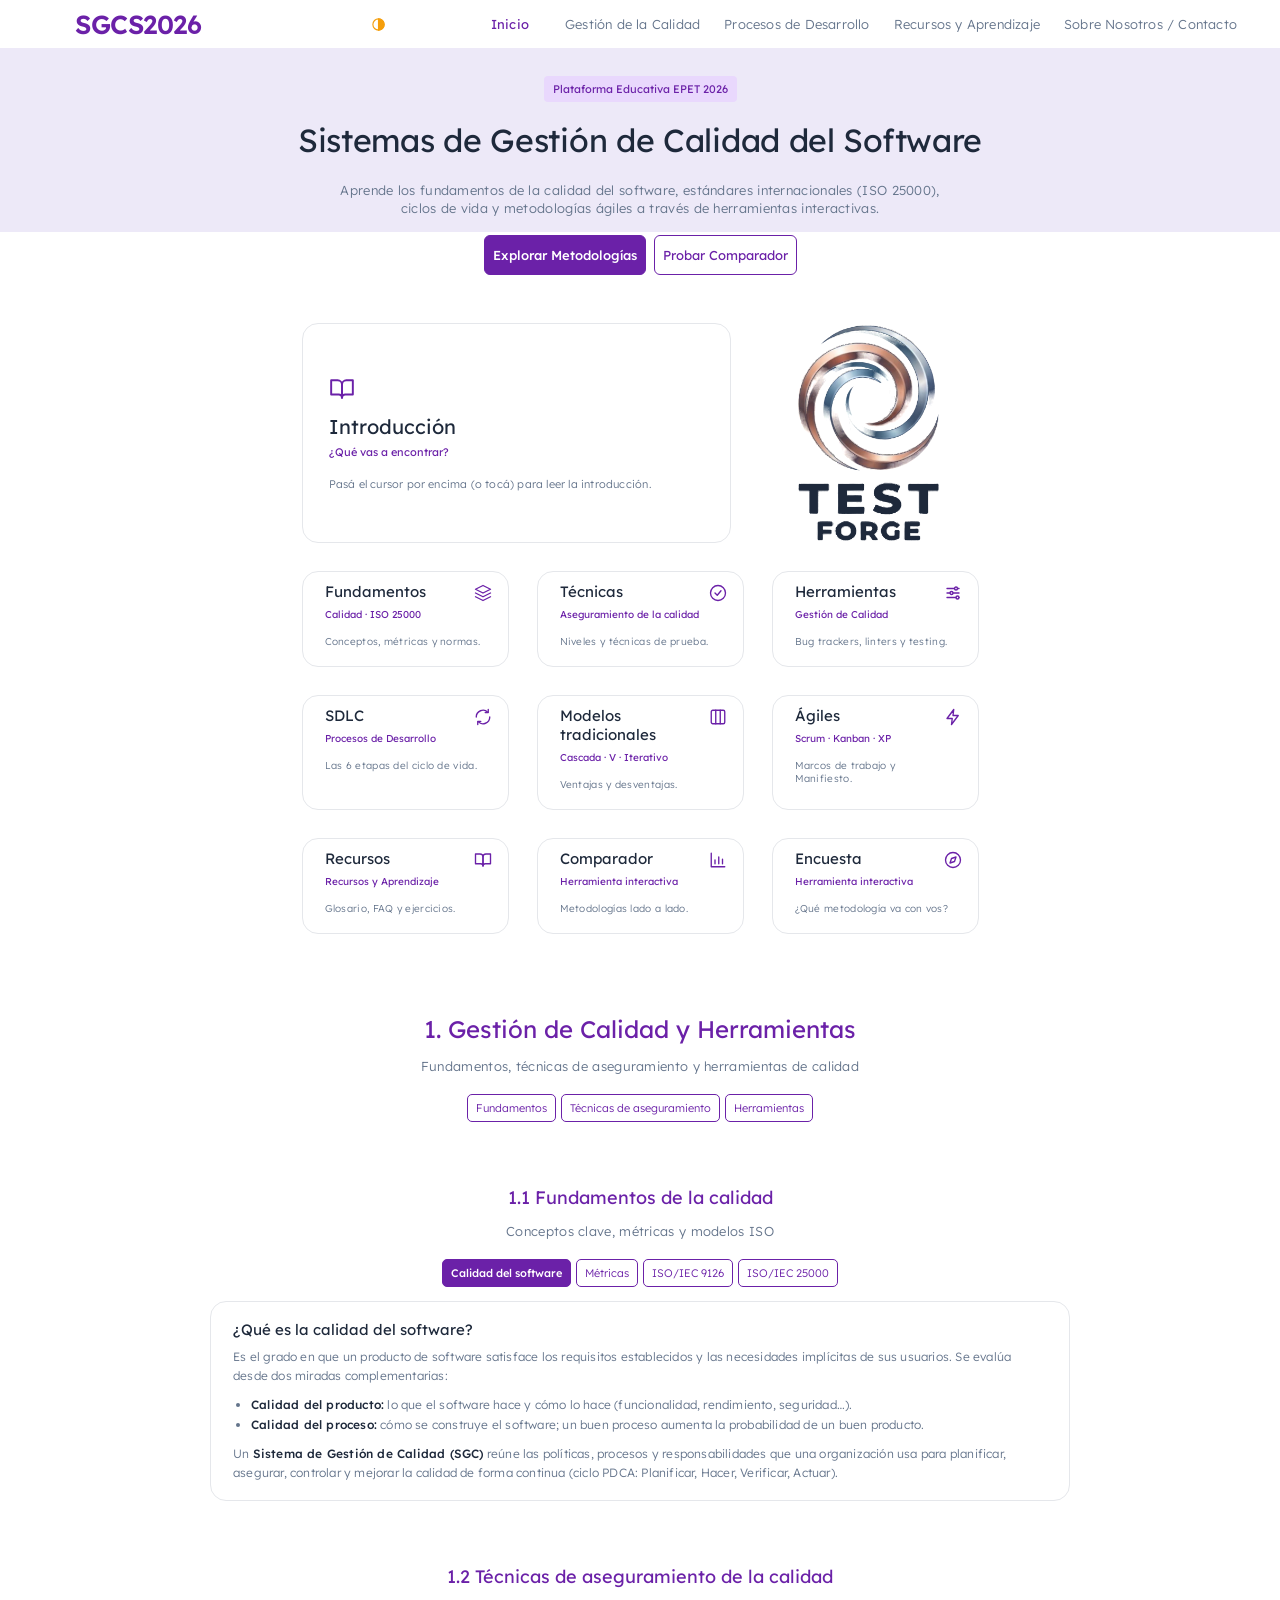
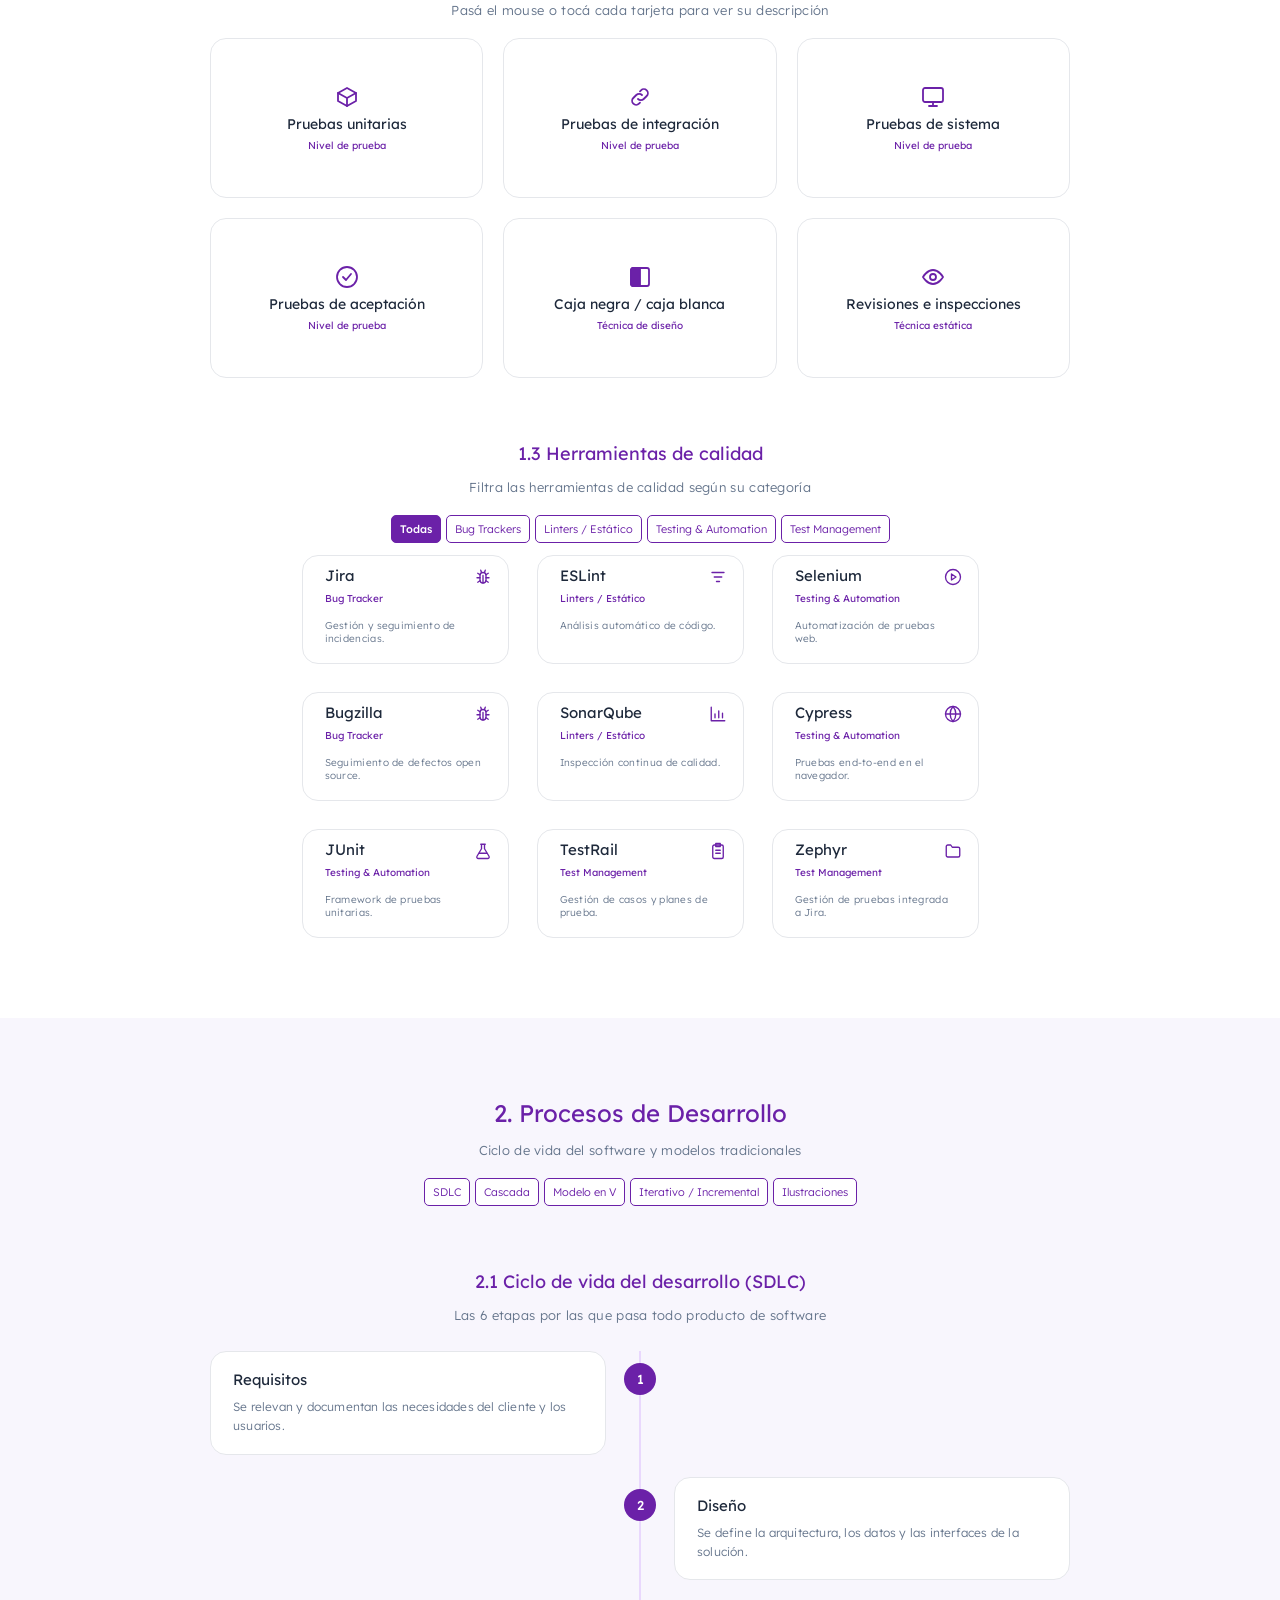
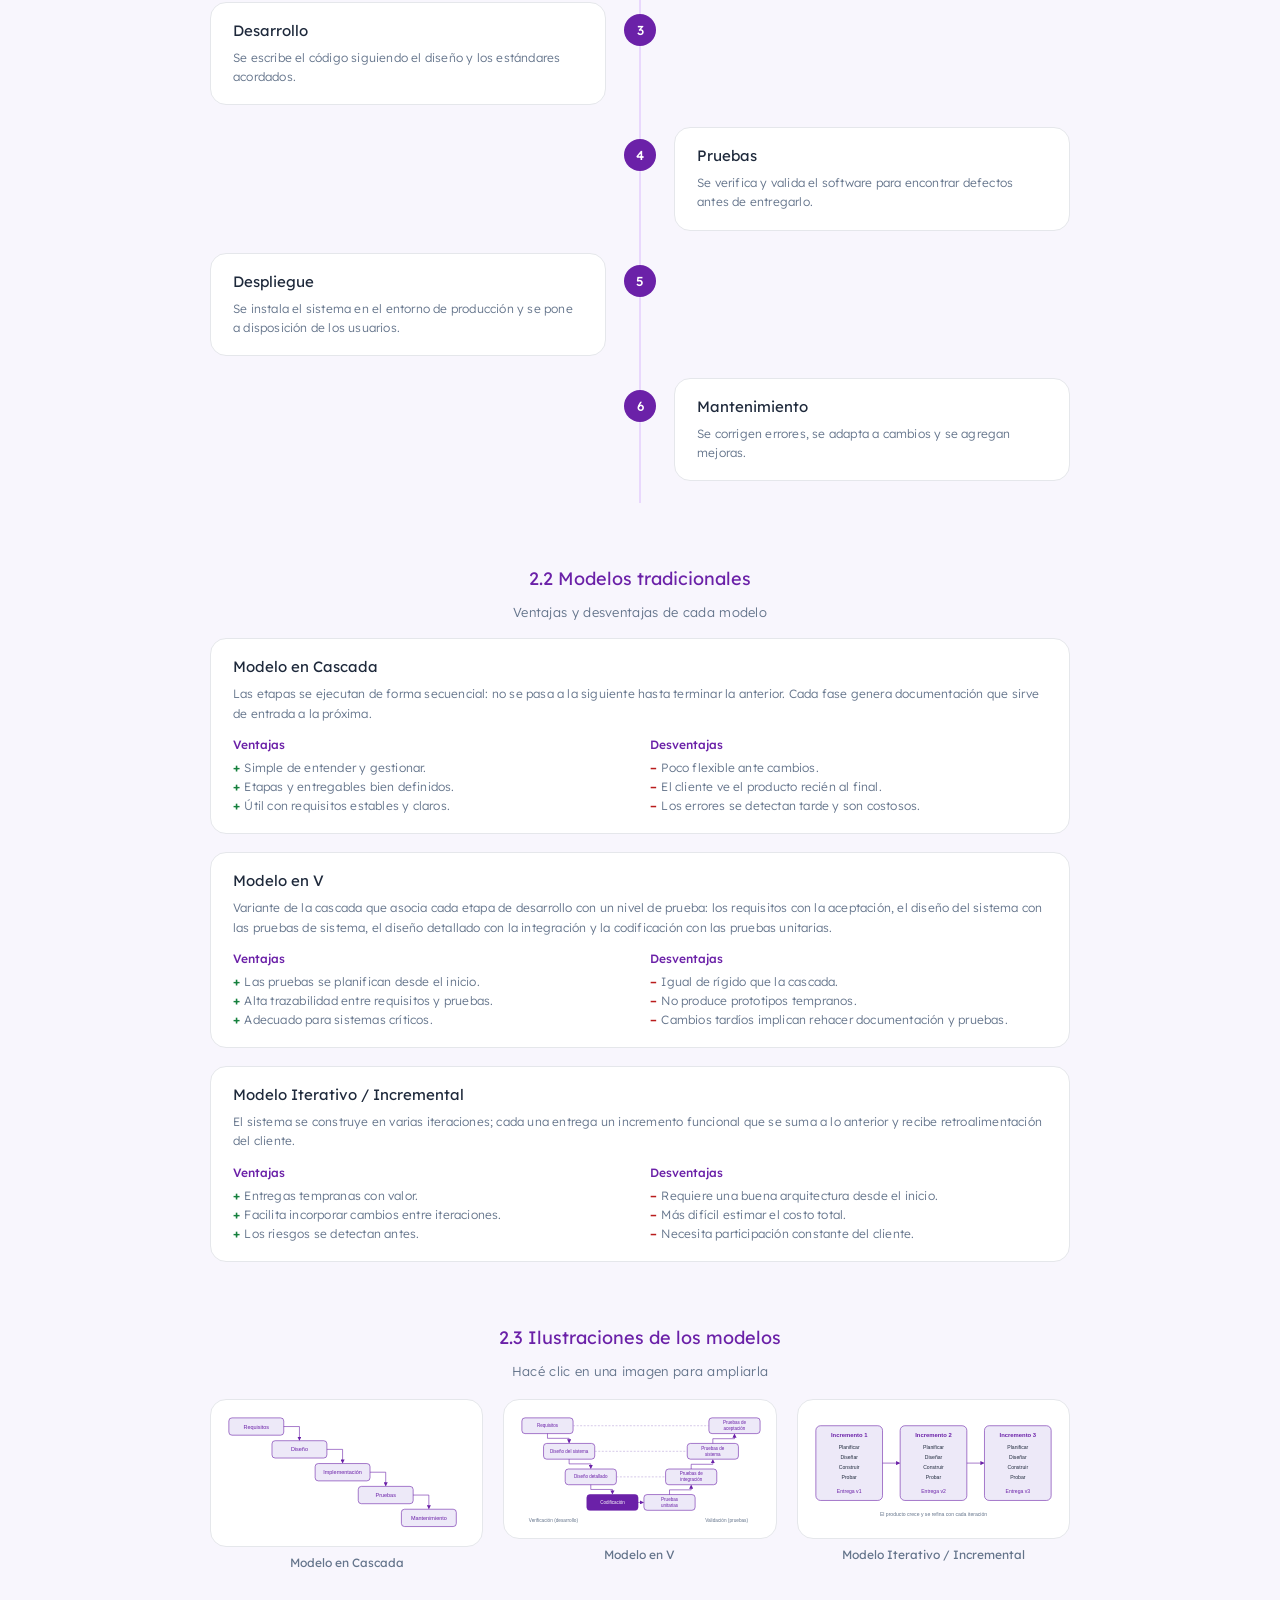
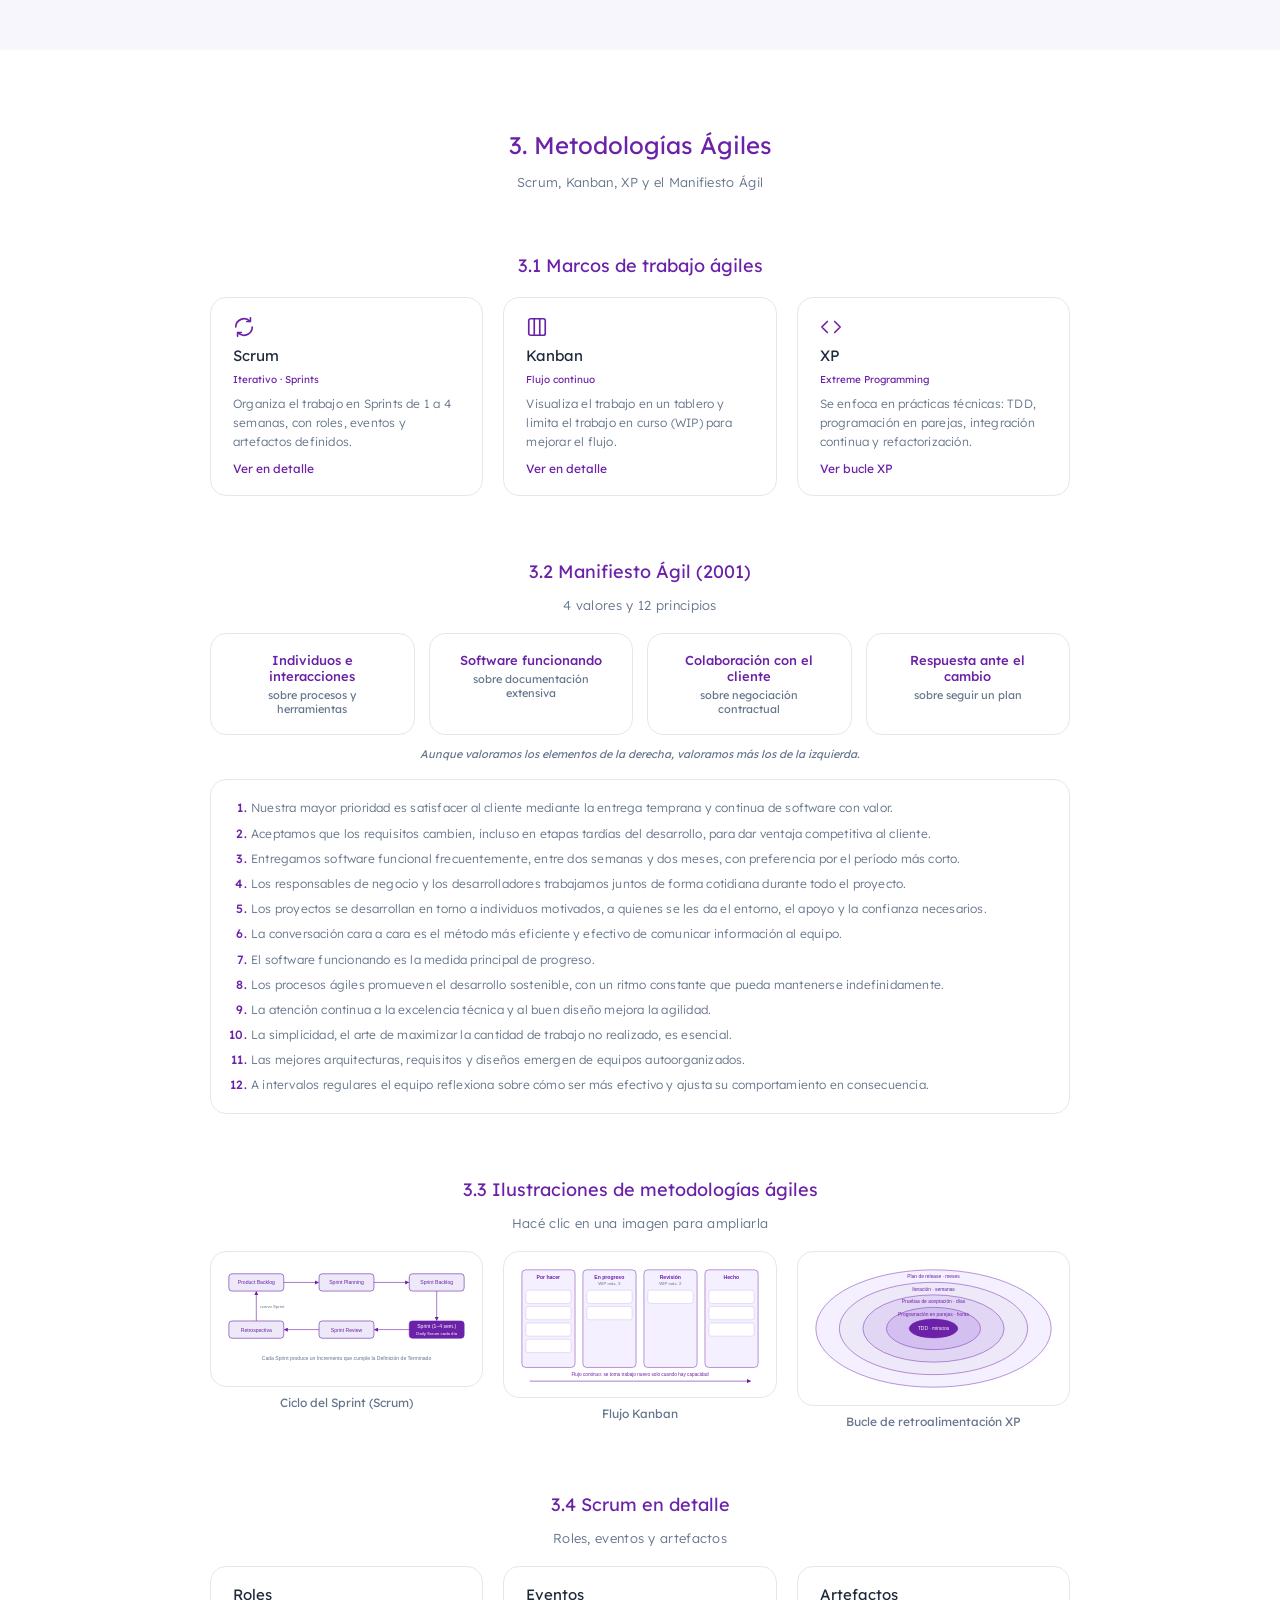
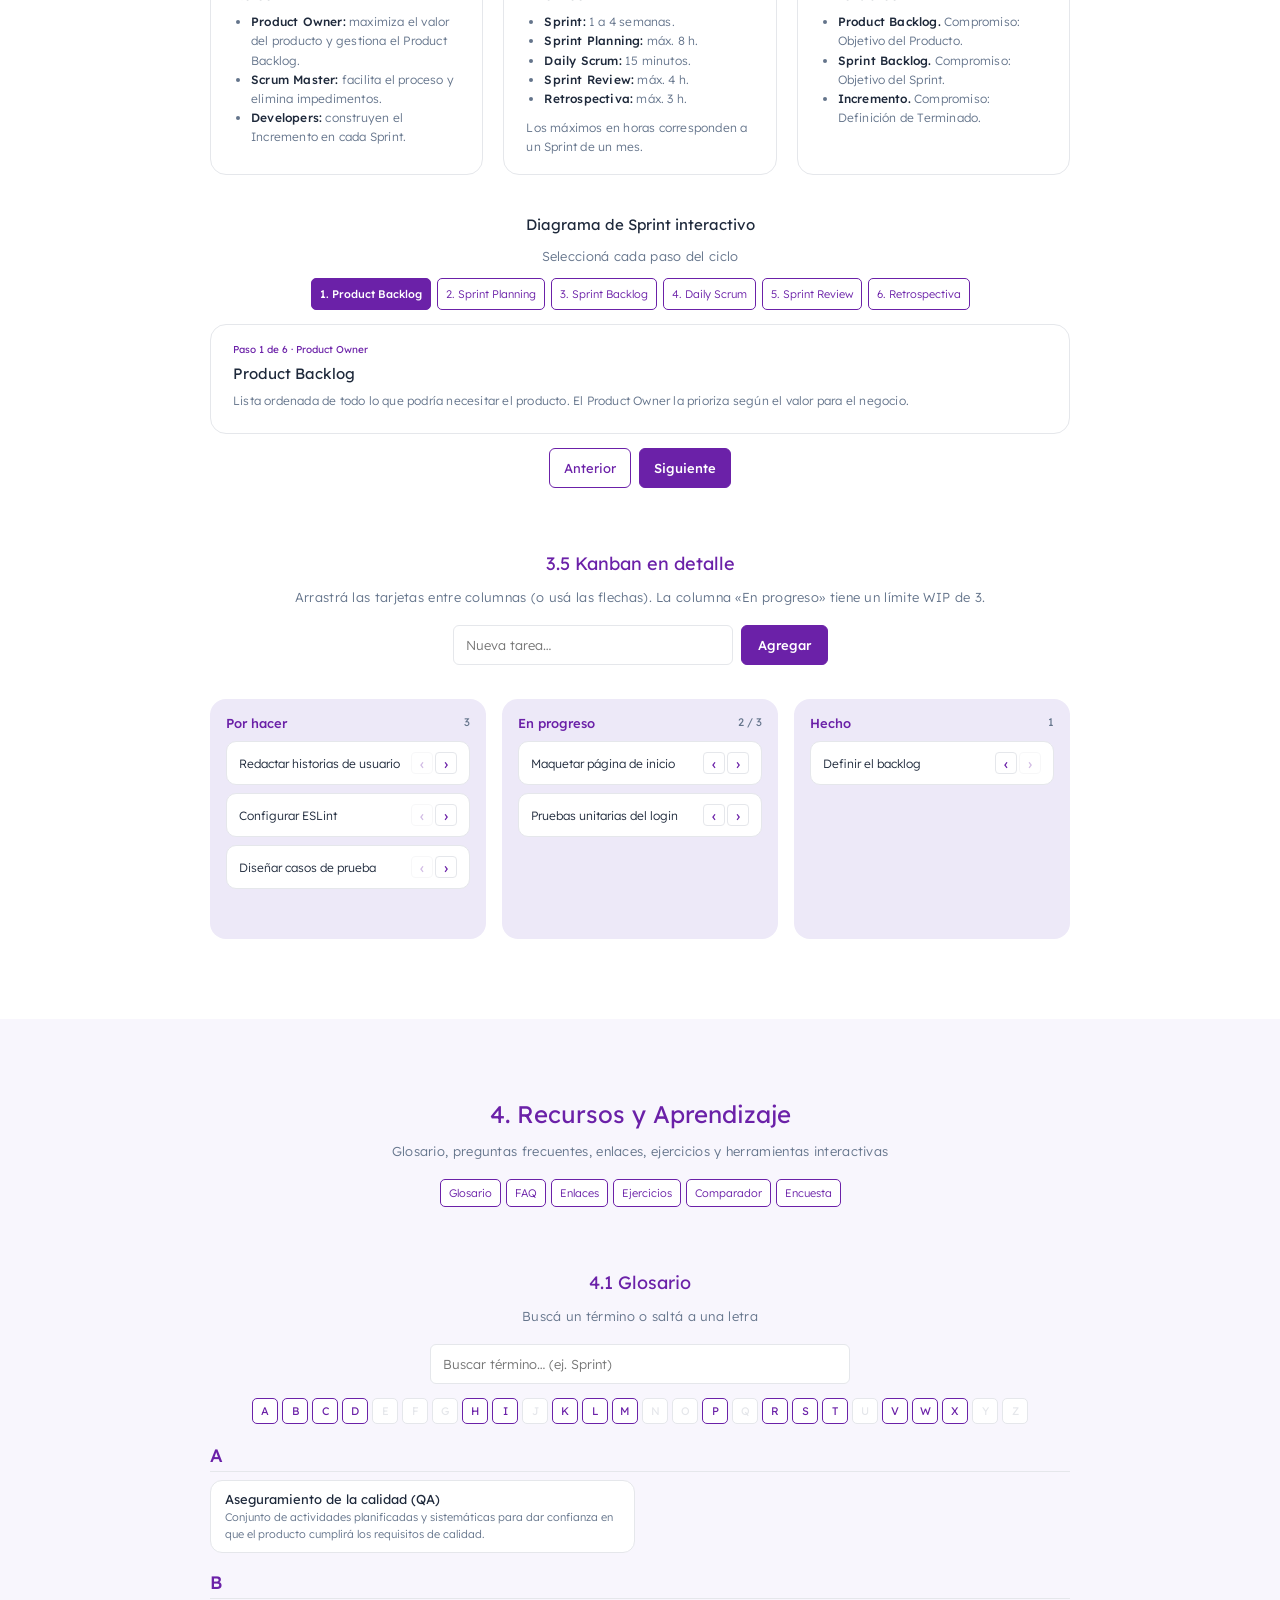
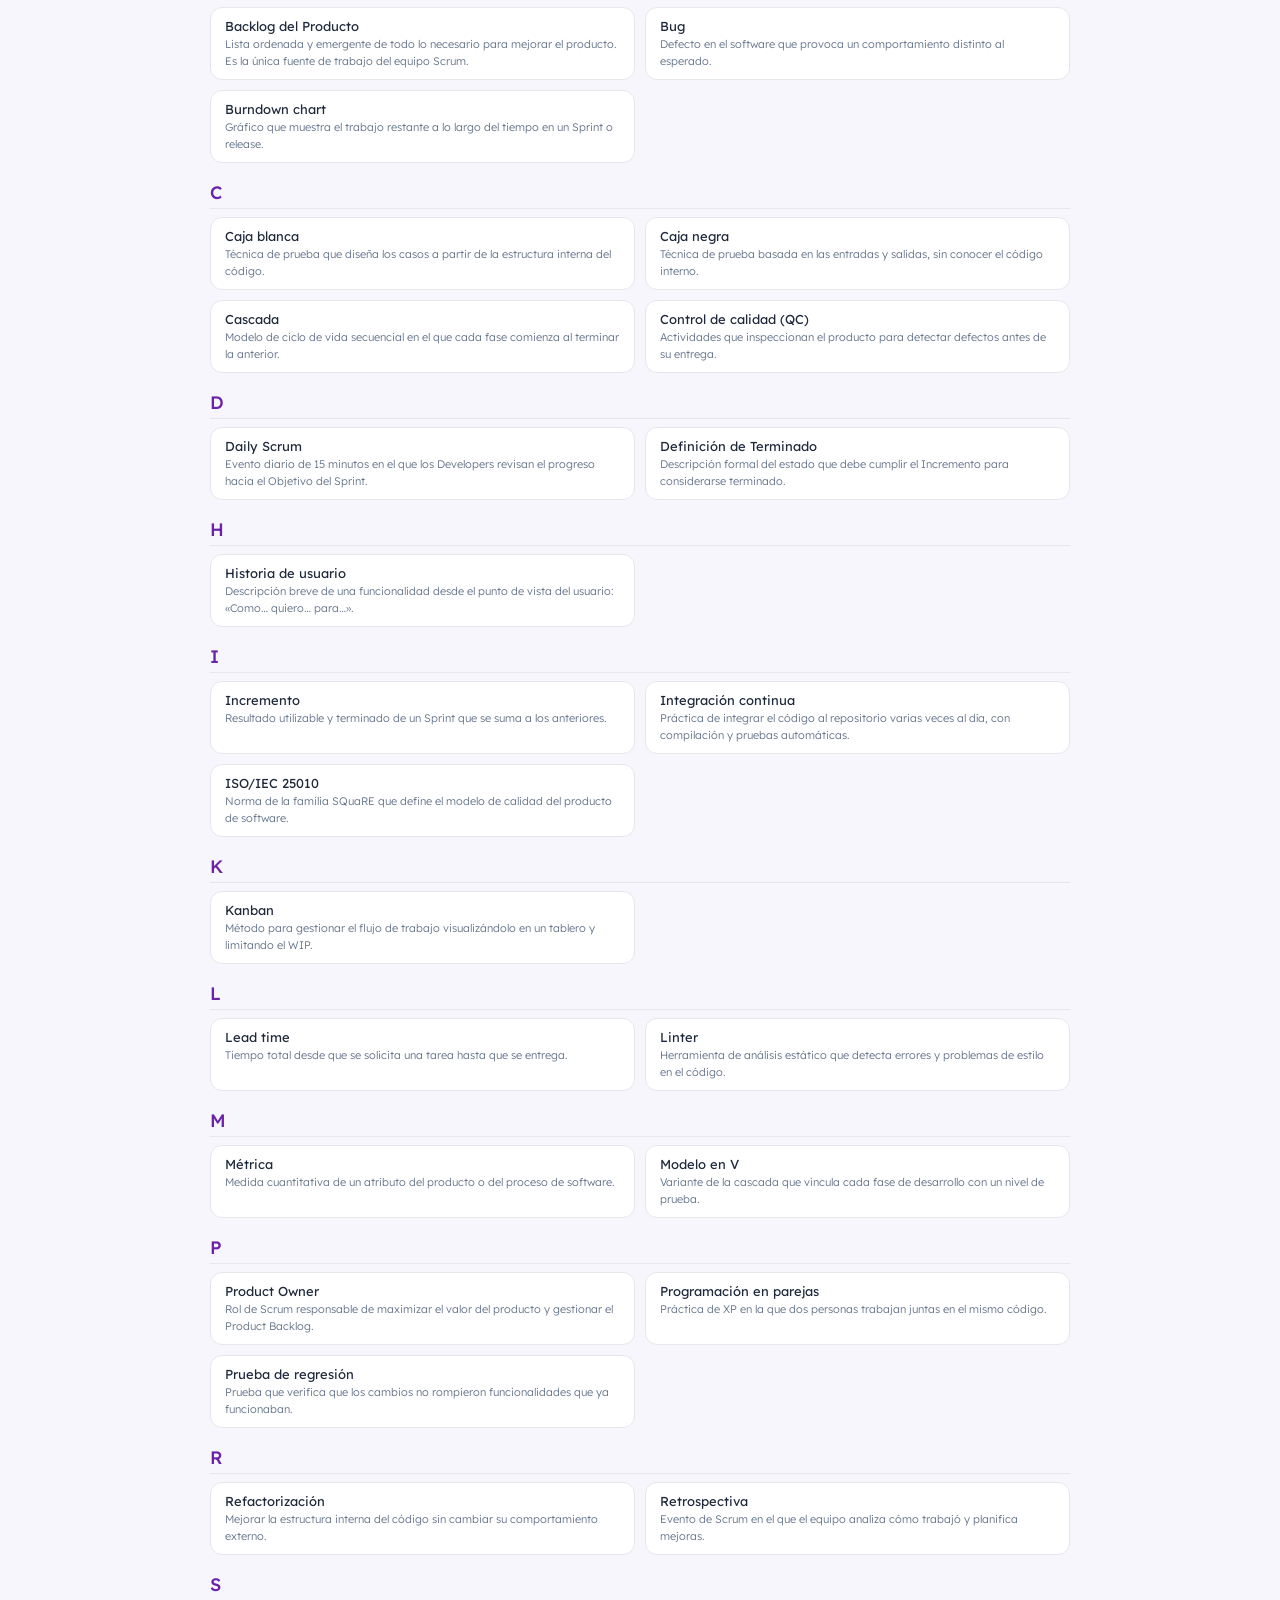
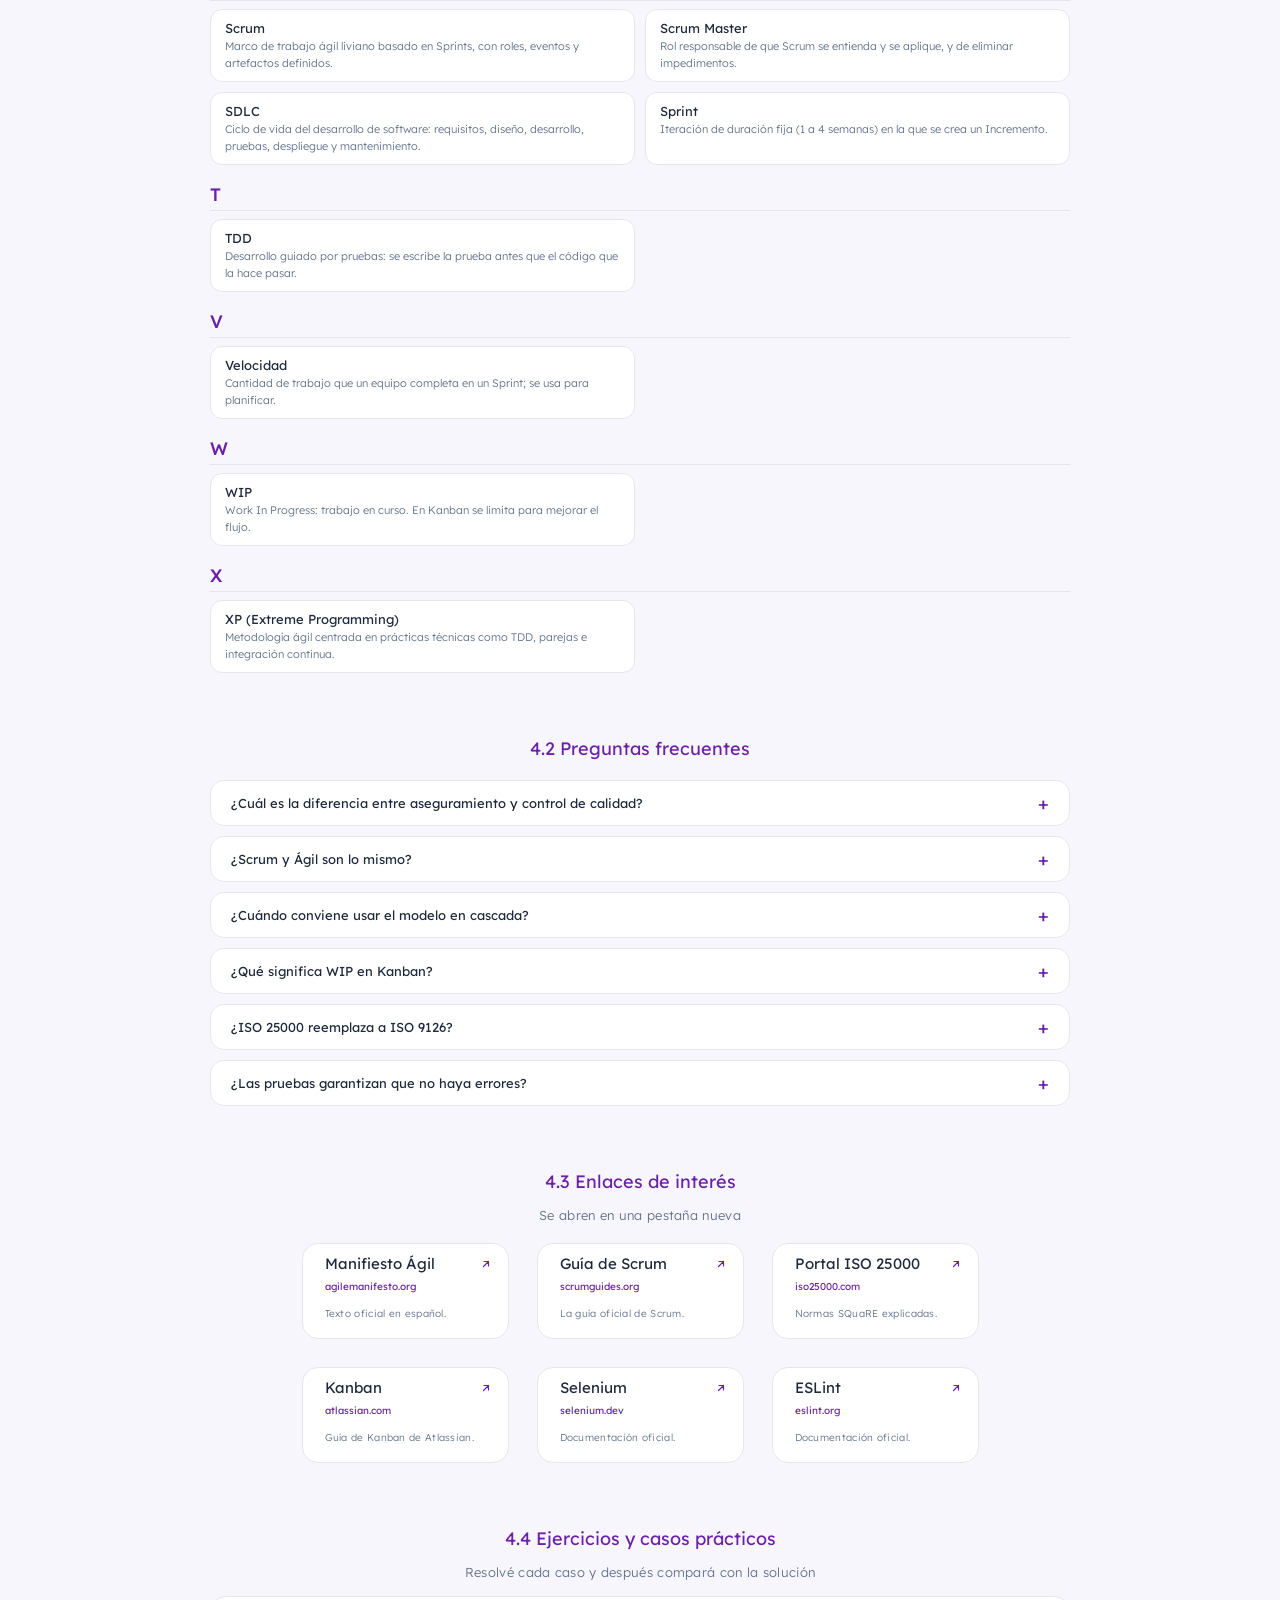
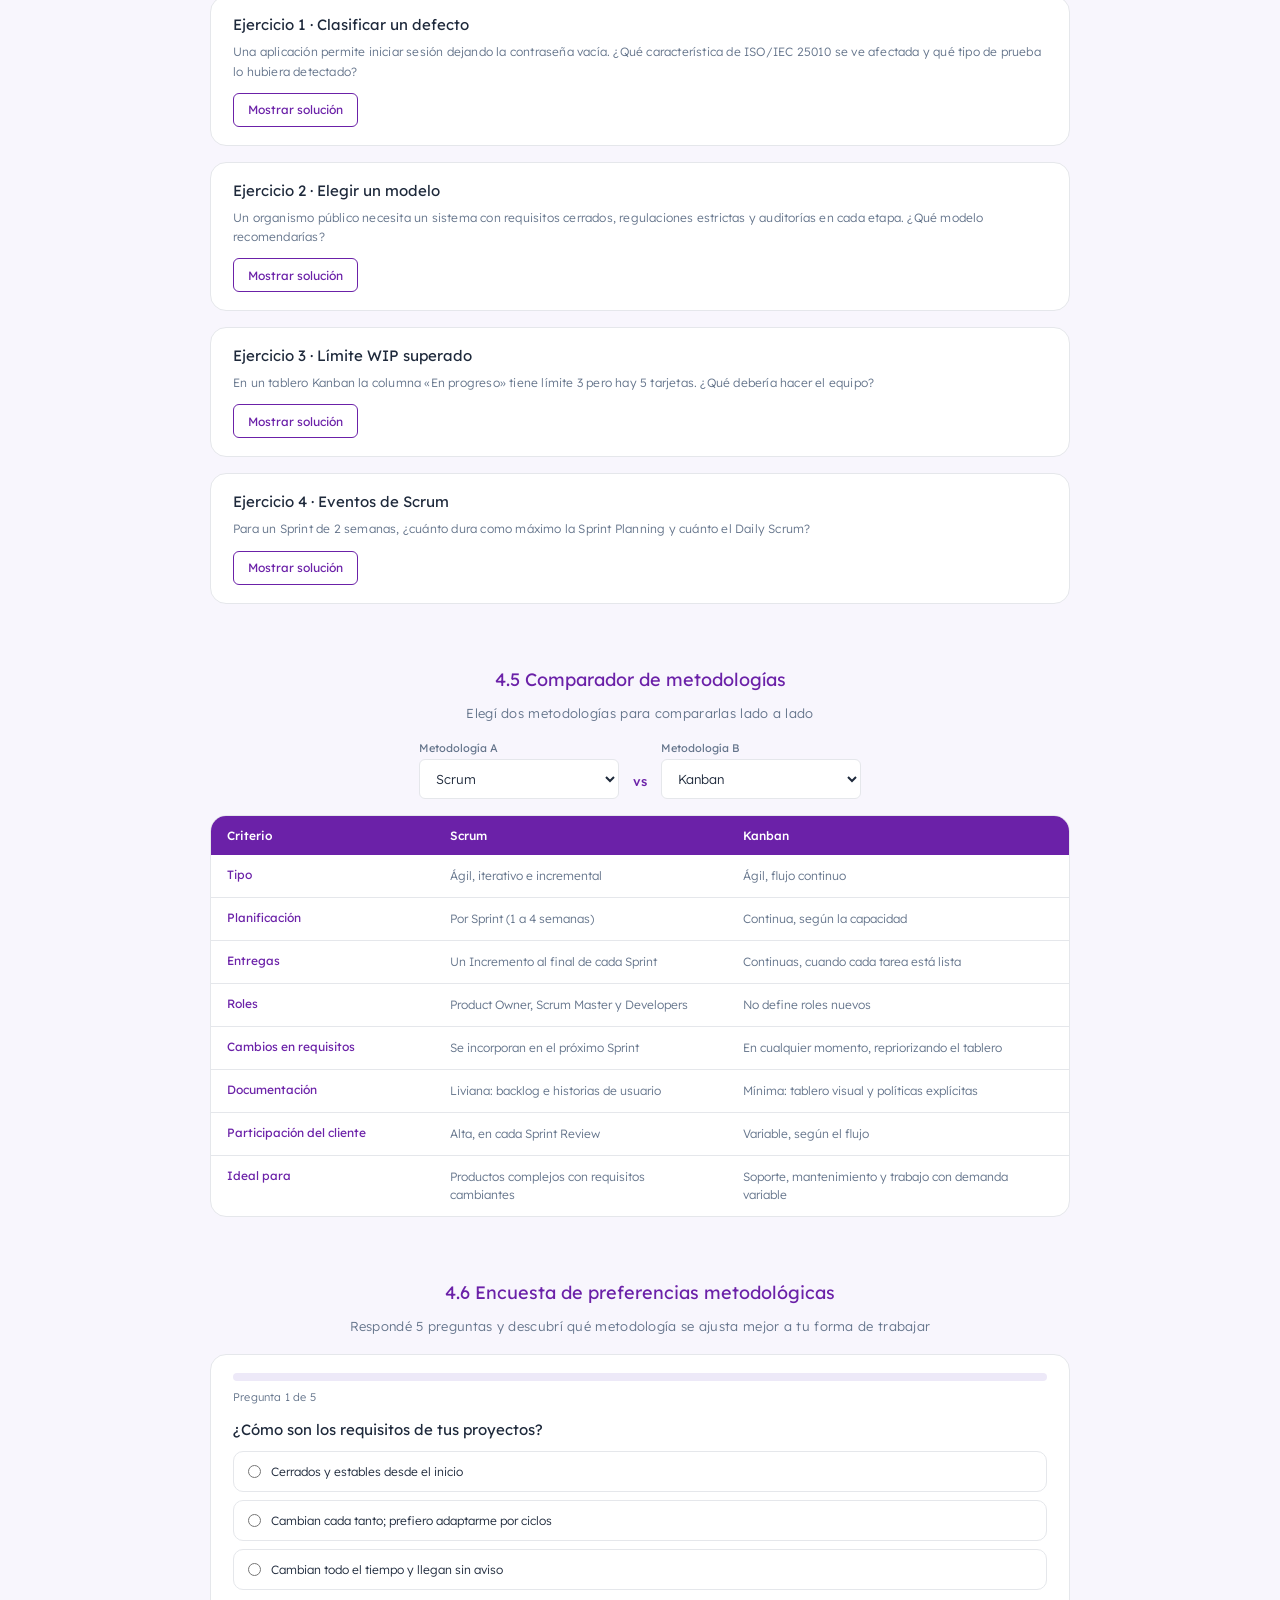
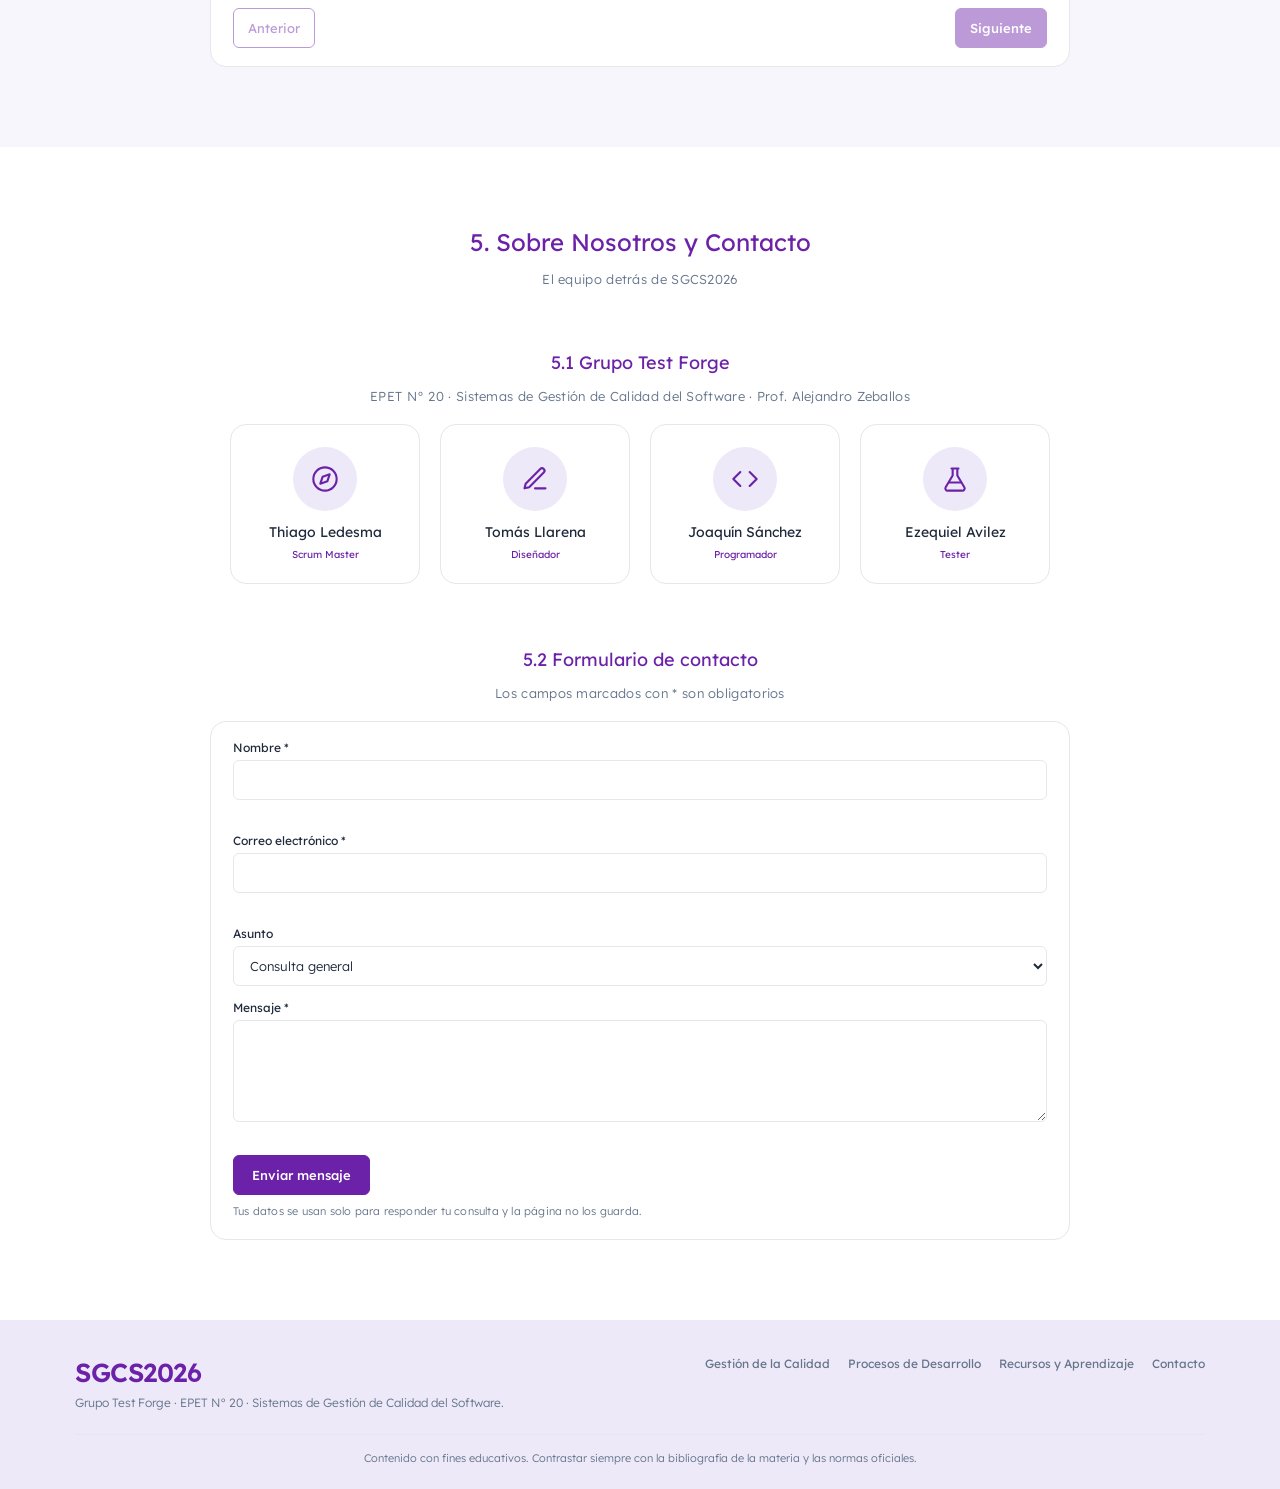
==== commit d056ce99: "se quito la DB" ====
--- a/index.html
+++ b/index.html
@@ -895,7 +895,7 @@
             <input type="text" id="cSitio" name="sitio_web" tabindex="-1" autocomplete="off">
           </div>
           <button type="submit" class="btn btn-primary" id="contactSubmit">Enviar mensaje</button>
-          <p class="form-note">Guardamos tus datos solo para poder responder tu consulta.</p>
+          <p class="form-note">Tus datos se usan solo para responder tu consulta y la página no los guarda.</p>
           <div class="success" id="contactSuccess" role="status" hidden></div>
           <div class="form-error" id="contactError" role="alert" hidden></div>
         </form>
@@ -917,7 +917,7 @@
         <a href="#contacto">Contacto</a>
       </nav>
     </div>
-    <p class="footer-note">Contenido con fines educativos. Contrastar siempre con la bibliografía de la materia y las normas oficiales. · <a href="admin.html" class="footer-admin">Administración</a></p>
+    <p class="footer-note">Contenido con fines educativos. Contrastar siempre con la bibliografía de la materia y las normas oficiales.</p>
   </footer>
 
   <!-- Visor de imágenes ampliadas -->
--- a/styles.css
+++ b/styles.css
@@ -959,28 +959,6 @@
   animation: fade 0.3s ease;
 }
 
-/* ---------- Panel de administración ---------- */
-.admin-back { margin-left: auto; font-size: 13px; font-weight: 300; color: var(--slate); }
-.admin-back:hover { color: var(--purple); }
-.admin-main { max-width: 1100px; margin: 0 auto; padding: 48px 20px 80px; }
-.admin-main h1 { font-size: 24px; font-weight: 400; color: var(--purple); }
-#loginView { text-align: center; }
-.admin-login { max-width: 400px; margin-left: auto; margin-right: auto; }
-.admin-login > .btn { align-self: stretch; }
-.admin-head { display: flex; justify-content: space-between; align-items: flex-start; gap: 16px; flex-wrap: wrap; margin-bottom: 20px; }
-.admin-actions { display: flex; gap: 8px; }
-.admin-actions .btn { padding: 0 14px; }
-#panelError { margin-bottom: 16px; }
-.admin-table { min-width: 760px; }
-.admin-table thead th { white-space: nowrap; }
-.admin-table tbody th { width: auto; }
-.admin-table td a { overflow-wrap: anywhere; }
-.admin-msg { min-width: 260px; white-space: pre-wrap; overflow-wrap: anywhere; }
-.admin-warn { color: var(--danger); font-weight: 400; }
-.admin-page .empty h2 { font-size: 15px; font-weight: 400; color: var(--navy); margin-bottom: 8px; }
-.footer-admin { font-size: 11px; color: var(--slate); }
-.footer-admin:hover { color: var(--purple); }
-
 /* ---------- Footer ---------- */
 .footer { background: var(--purple-light); padding: 36px 75px 24px; }
 .footer-inner { display: flex; justify-content: space-between; align-items: flex-start; gap: 24px; flex-wrap: wrap; }
